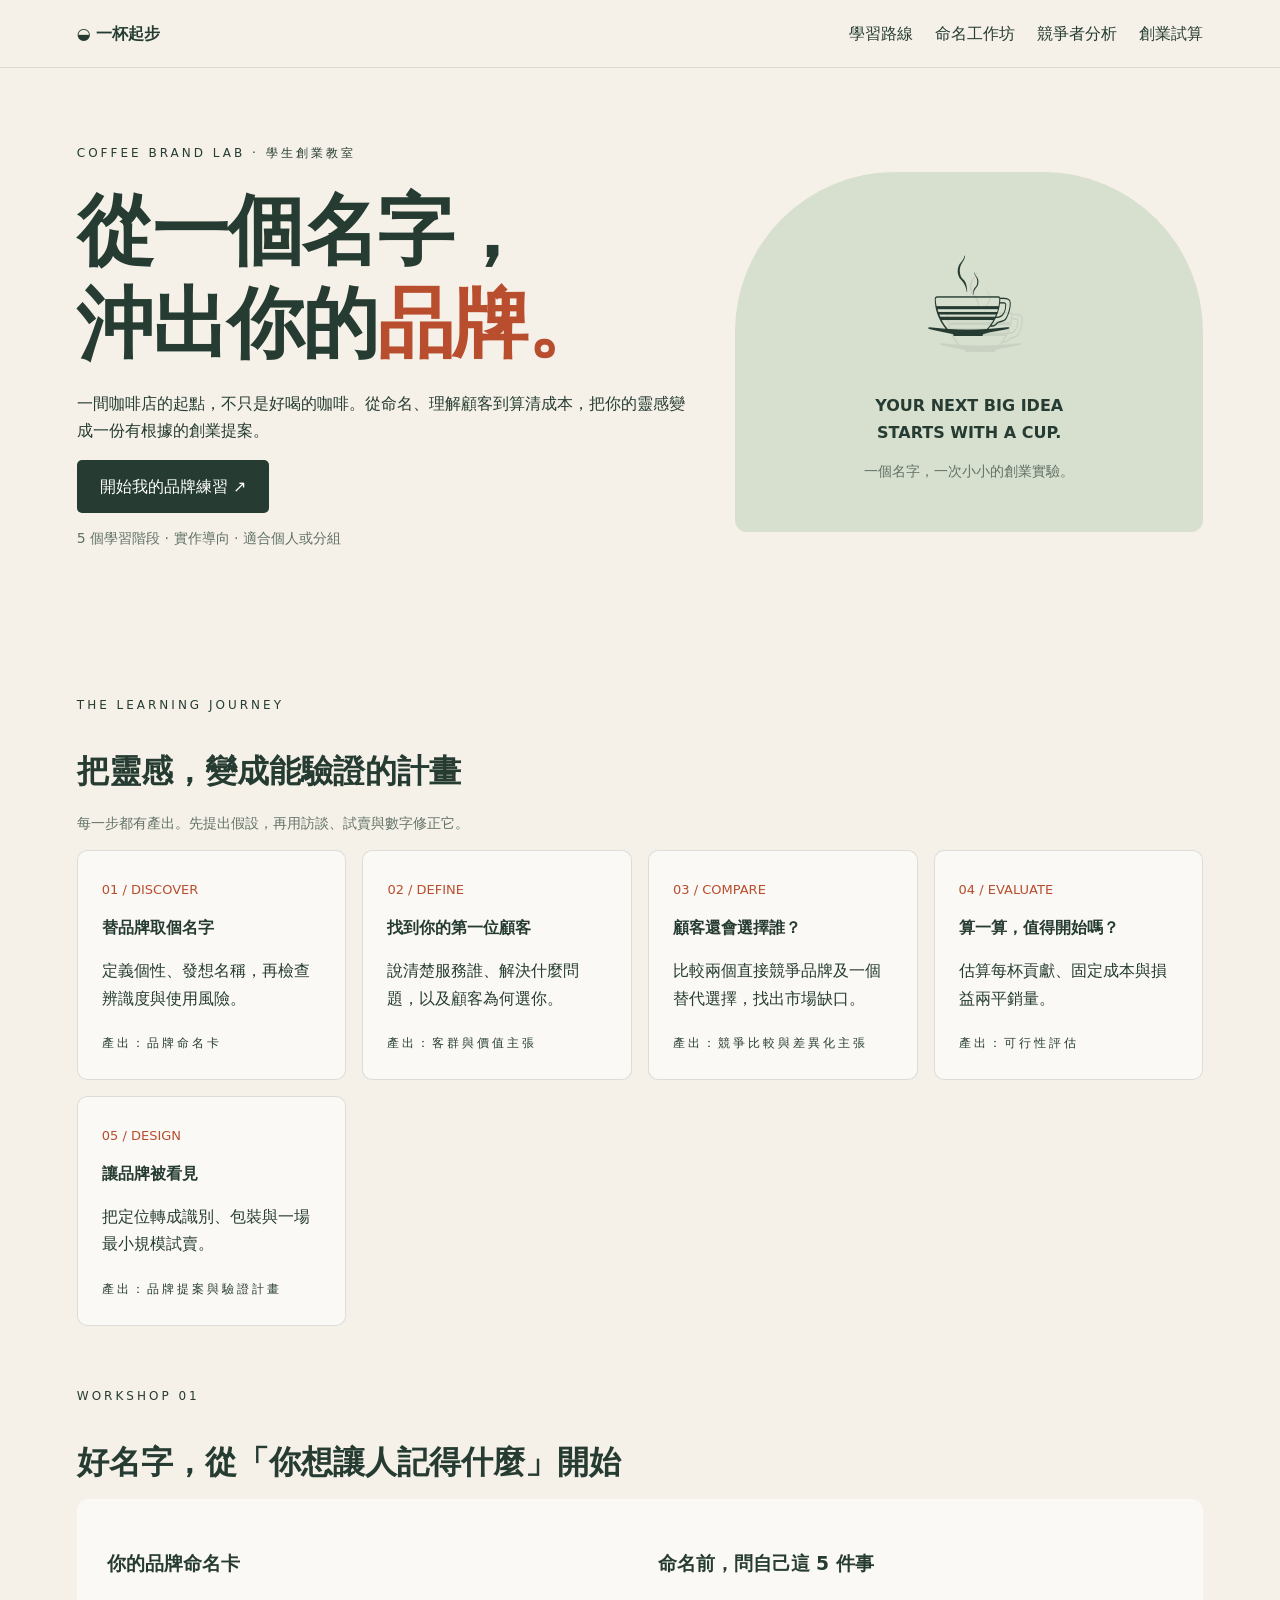
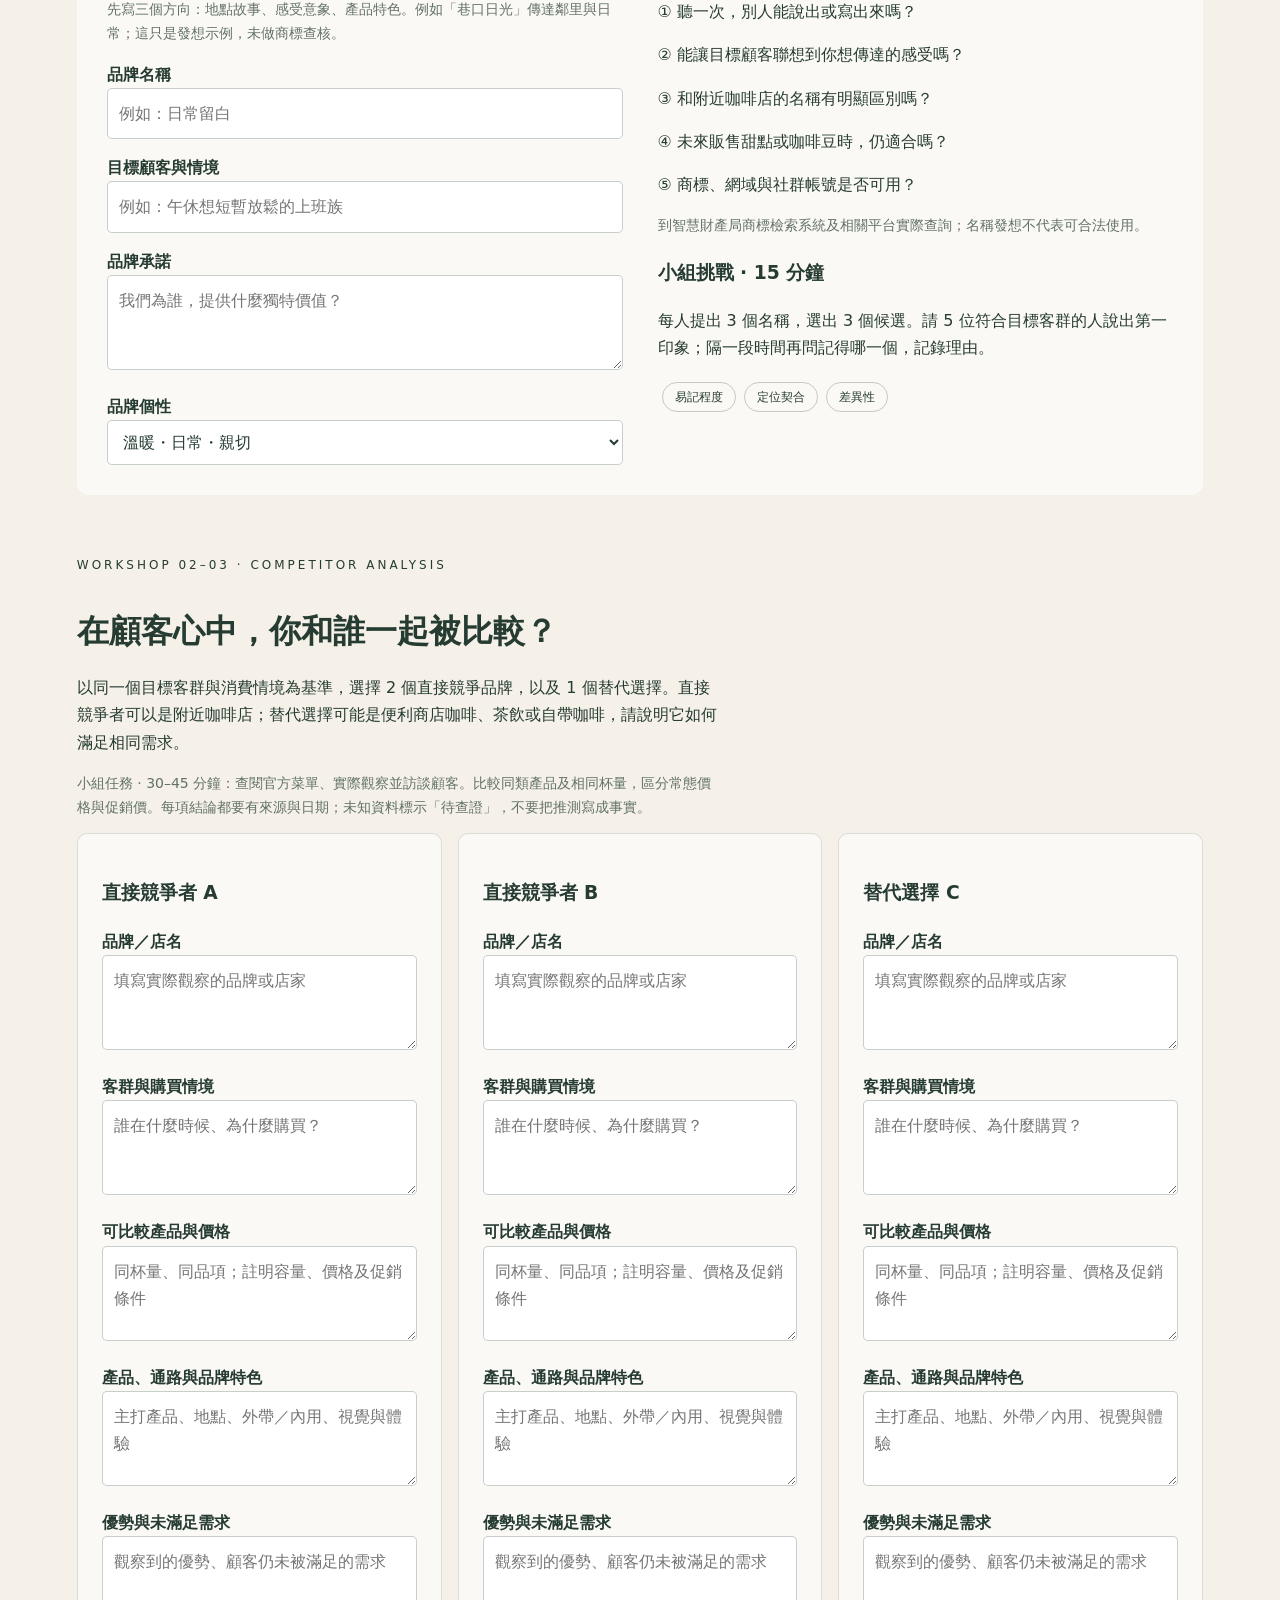
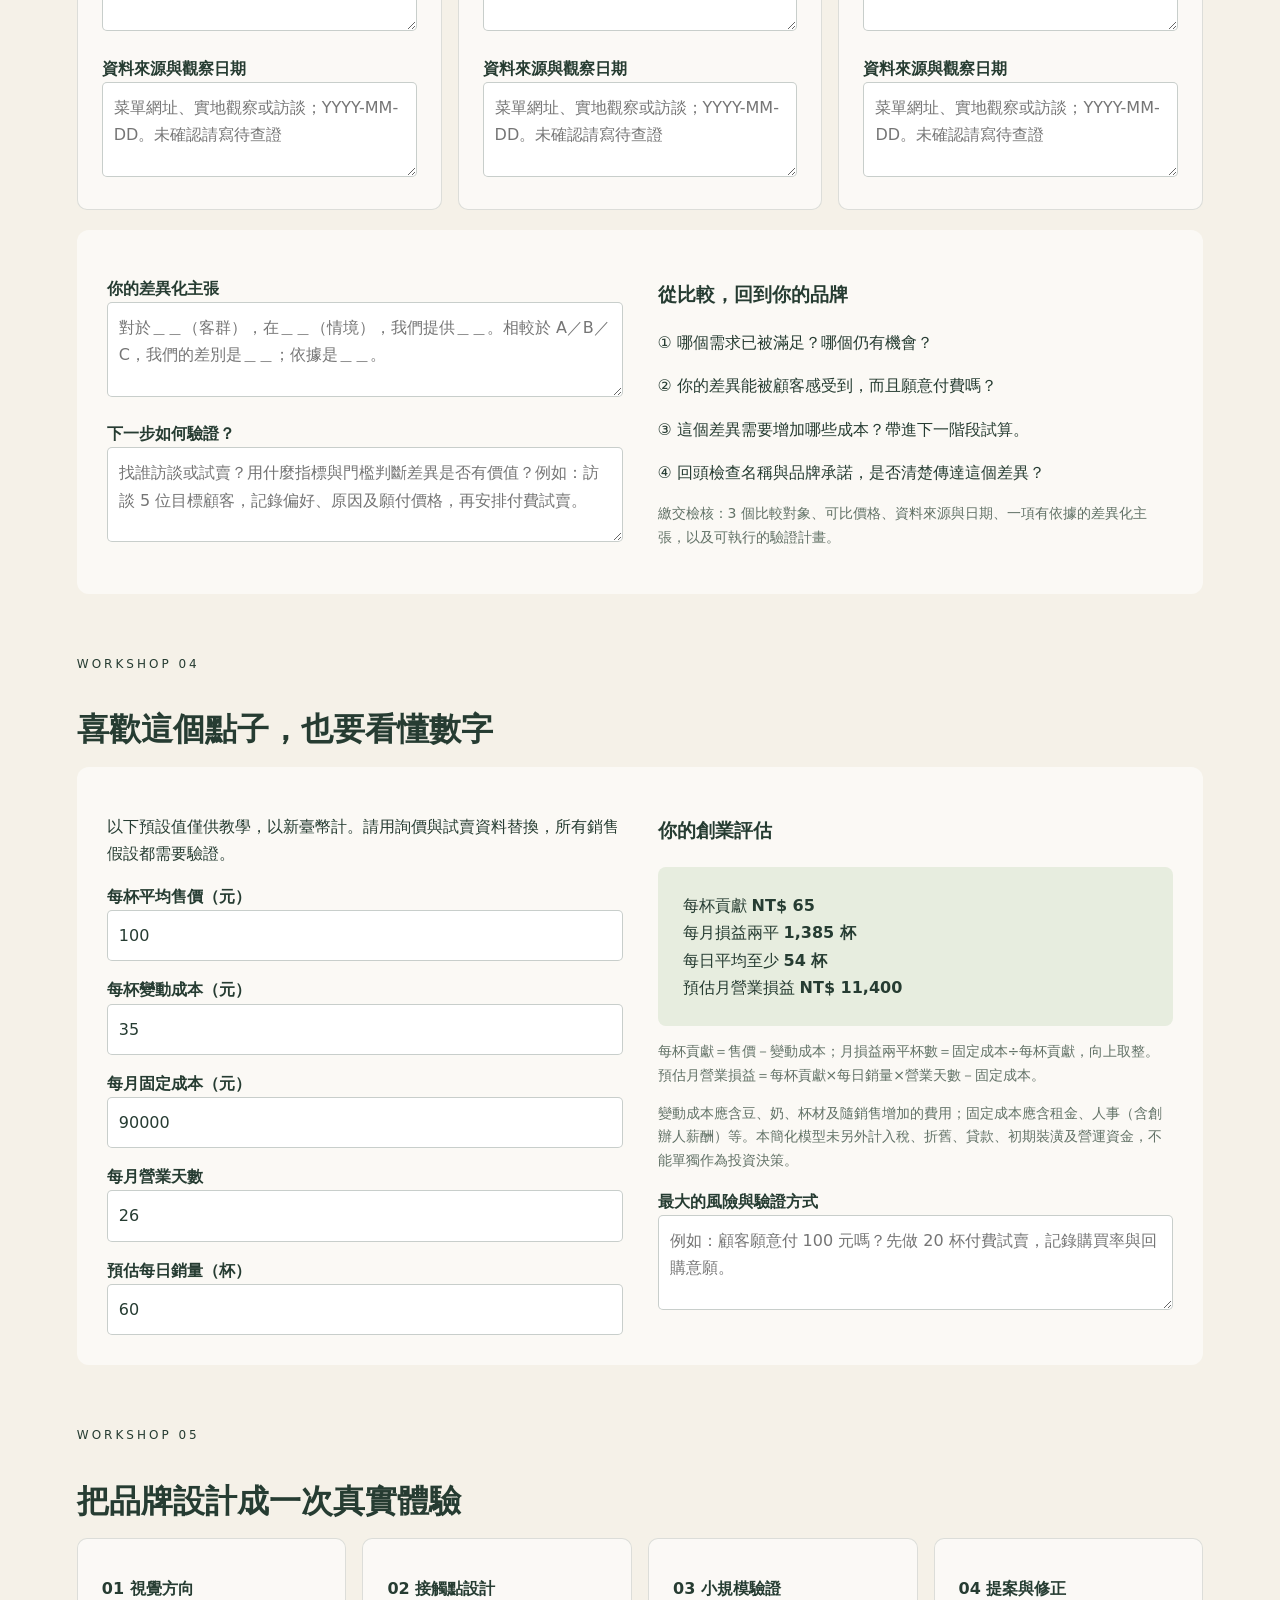
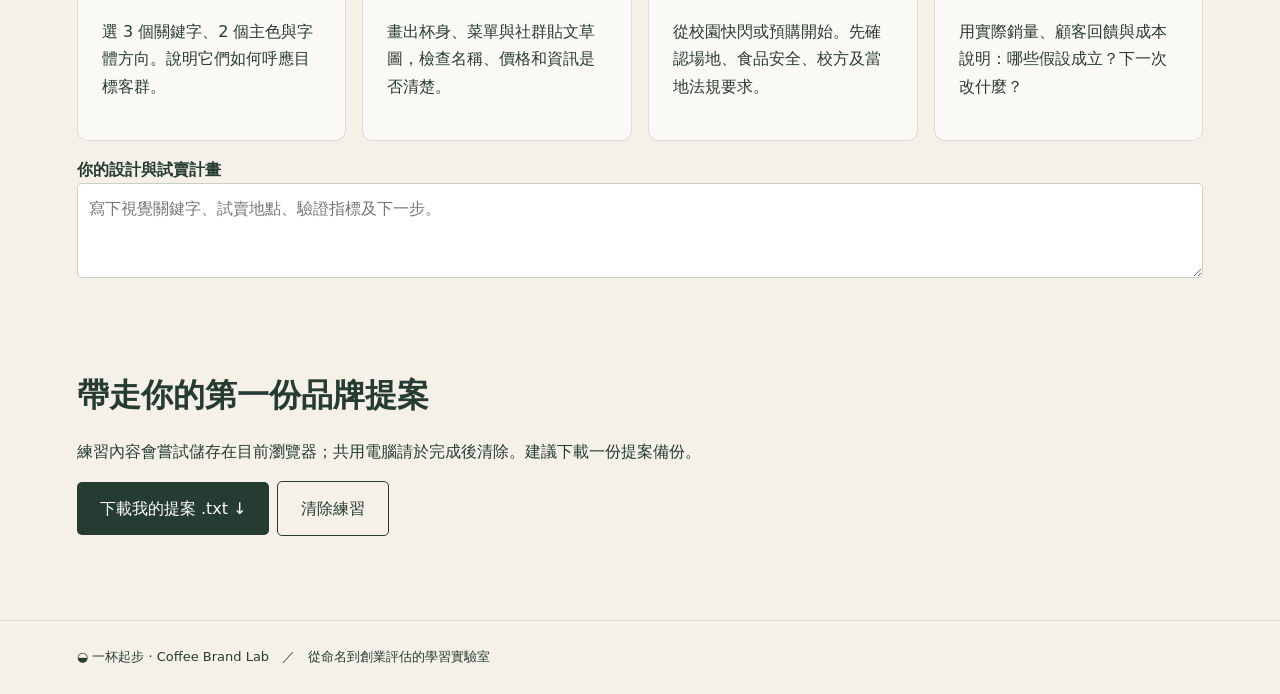
==== index.html @ 5fa9dc18 "Create coffee brand learning website with competitor analysis" ====
<!doctype html>
<html lang="zh-Hant"><meta charset="utf-8"><meta name="viewport" content="width=device-width,initial-scale=1"><title>一杯起步｜咖啡品牌創業教室</title>
<style>
:root{--ink:#263c32;--cream:#f5f1e8;--orange:#b84e2e}*{box-sizing:border-box}body{margin:0;background:var(--cream);color:var(--ink);font-family:system-ui,'Noto Sans TC',sans-serif;line-height:1.7}nav{padding:20px 6%;display:flex;justify-content:space-between;border-bottom:1px solid #263c3220}nav a{color:inherit;text-decoration:none;margin-left:22px}header{padding:70px 6%;display:grid;grid-template-columns:1.3fr 1fr;gap:50px;align-items:center}small,.eyebrow{font-size:12px;letter-spacing:3px}h1{font-size:clamp(40px,6vw,78px);line-height:1.2;letter-spacing:-2px;margin:20px 0}h1 em{color:var(--orange);font-style:normal}p{max-width:640px}.button,button{display:inline-block;background:var(--ink);color:white;padding:13px 23px;border:0;border-radius:5px;text-decoration:none;cursor:pointer;font:inherit}.art{background:#d7dfcf;border-radius:160px 160px 12px 12px;min-height:360px;display:grid;place-items:center;text-align:center}.cup{font-size:110px;filter:drop-shadow(12px 16px 0 #263c3215)}main{padding:0 6% 70px}section{padding-top:55px;scroll-margin-top:20px}h2{font-size:32px;margin-bottom:10px}.cards{display:grid;grid-template-columns:repeat(4,1fr);gap:16px}.card{border:1px solid #263c3225;border-radius:10px;padding:24px;background:#fff9}.card b{display:block;margin:12px 0}.num{color:var(--orange);font-size:13px}.work{display:grid;grid-template-columns:1fr 1fr;gap:35px;background:#fff9;border-radius:12px;padding:30px}label{display:block;font-weight:600;margin-top:15px}input,textarea,select{font:inherit;width:100%;padding:11px;border:1px solid #263c3240;border-radius:5px;background:#fff;color:var(--ink)}textarea{min-height:95px}output{display:block}#result{background:#e7eddf;padding:25px;border-radius:8px;margin-top:20px}footer{padding:25px 6%;border-top:1px solid #263c3220;font-size:13px}.muted{color:#627267;font-size:14px}.tag{display:inline-block;border:1px solid #263c3240;padding:4px 12px;border-radius:20px;font-size:12px;margin:4px}.wide{grid-column:1/-1}button.secondary{background:transparent;color:var(--ink);border:1px solid var(--ink);margin-left:8px}a:focus-visible,button:focus-visible,input:focus-visible,textarea:focus-visible{outline:3px solid var(--orange);outline-offset:3px}@media(max-width:760px){header,.work{grid-template-columns:1fr}.cards{grid-template-columns:1fr 1fr}header{padding-top:35px}.art{min-height:230px}nav a{margin-left:10px;font-size:13px}.work{padding:20px}}@media(max-width:420px){.cards{grid-template-columns:1fr}}
.competitors{display:grid;grid-template-columns:repeat(3,minmax(0,1fr));gap:16px}@media(max-width:850px){.competitors{grid-template-columns:1fr}}@media(max-width:520px){nav{flex-wrap:wrap;gap:10px}nav div{display:flex;flex-wrap:wrap;gap:10px}nav a{margin-left:0}}
</style>
<nav><strong>◒ 一杯起步</strong><div><a href="#journey">學習路線</a><a href="#naming">命名工作坊</a><a href="#competition">競爭者分析</a><a href="#business">創業試算</a></div></nav>
<header><div><span class="eyebrow">COFFEE BRAND LAB · 學生創業教室</span><h1>從一個名字，<br>沖出你的<em>品牌。</em></h1><p>一間咖啡店的起點，不只是好喝的咖啡。從命名、理解顧客到算清成本，把你的靈感變成一份有根據的創業提案。</p><a class="button" href="#naming">開始我的品牌練習 ↗</a><p class="muted">5 個學習階段 · 實作導向 · 適合個人或分組</p></div><div class="art"><div><div class="cup" aria-hidden="true">☕</div><strong>YOUR NEXT BIG IDEA<br>STARTS WITH A CUP.</strong><p class="muted">一個名字，一次小小的創業實驗。</p></div></div></header>
<main><section id="journey"><span class="eyebrow">THE LEARNING JOURNEY</span><h2>把靈感，變成能驗證的計畫</h2><p class="muted">每一步都有產出。先提出假設，再用訪談、試賣與數字修正它。</p><div class="cards"><article class="card"><span class="num">01 / DISCOVER</span><b>替品牌取個名字</b><p>定義個性、發想名稱，再檢查辨識度與使用風險。</p><small>產出：品牌命名卡</small></article><article class="card"><span class="num">02 / DEFINE</span><b>找到你的第一位顧客</b><p>說清楚服務誰、解決什麼問題，以及顧客為何選你。</p><small>產出：客群與價值主張</small></article><article class="card"><span class="num">03 / COMPARE</span><b>顧客還會選擇誰？</b><p>比較兩個直接競爭品牌及一個替代選擇，找出市場缺口。</p><small>產出：競爭比較與差異化主張</small></article><article class="card"><span class="num">04 / EVALUATE</span><b>算一算，值得開始嗎？</b><p>估算每杯貢獻、固定成本與損益兩平銷量。</p><small>產出：可行性評估</small></article><article class="card"><span class="num">05 / DESIGN</span><b>讓品牌被看見</b><p>把定位轉成識別、包裝與一場最小規模試賣。</p><small>產出：品牌提案與驗證計畫</small></article></div></section>
<section id="naming"><span class="eyebrow">WORKSHOP 01</span><h2>好名字，從「你想讓人記得什麼」開始</h2><div class="work"><div><h3>你的品牌命名卡</h3><p class="muted">先寫三個方向：地點故事、感受意象、產品特色。例如「巷口日光」傳達鄰里與日常；這只是發想示例，未做商標查核。</p><label for="brand">品牌名稱</label><input id="brand" placeholder="例如：日常留白" maxlength="60"><label for="audience">目標顧客與情境</label><input id="audience" placeholder="例如：午休想短暫放鬆的上班族"><label for="promise">品牌承諾</label><textarea id="promise" placeholder="我們為誰，提供什麼獨特價值？"></textarea><label for="tone">品牌個性</label><select id="tone"><option>溫暖・日常・親切</option><option>俐落・專業・效率</option><option>大膽・實驗・有趣</option><option>安靜・細膩・自然</option></select></div><div><h3>命名前，問自己這 5 件事</h3><p>① 聽一次，別人能說出或寫出來嗎？</p><p>② 能讓目標顧客聯想到你想傳達的感受嗎？</p><p>③ 和附近咖啡店的名稱有明顯區別嗎？</p><p>④ 未來販售甜點或咖啡豆時，仍適合嗎？</p><p>⑤ 商標、網域與社群帳號是否可用？</p><p class="muted">到智慧財產局商標檢索系統及相關平台實際查詢；名稱發想不代表可合法使用。</p><h3>小組挑戰 · 15 分鐘</h3><p>每人提出 3 個名稱，選出 3 個候選。請 5 位符合目標客群的人說出第一印象；隔一段時間再問記得哪一個，記錄理由。</p><span class="tag">易記程度</span><span class="tag">定位契合</span><span class="tag">差異性</span></div></div></section>
<section id="competition"><span class="eyebrow">WORKSHOP 02–03 · COMPETITOR ANALYSIS</span><h2>在顧客心中，你和誰一起被比較？</h2><p>以同一個目標客群與消費情境為基準，選擇 2 個直接競爭品牌，以及 1 個替代選擇。直接競爭者可以是附近咖啡店；替代選擇可能是便利商店咖啡、茶飲或自帶咖啡，請說明它如何滿足相同需求。</p><p class="muted">小組任務 · 30–45 分鐘：查閱官方菜單、實際觀察並訪談顧客。比較同類產品及相同杯量，區分常態價格與促銷價。每項結論都要有來源與日期；未知資料標示「待查證」，不要把推測寫成事實。</p><div class="competitors"><article class="card"><h3>直接競爭者 A</h3><label for="competitor1_name">品牌／店名</label><textarea id="competitor1_name" placeholder="填寫實際觀察的品牌或店家"></textarea><label for="competitor1_customer">客群與購買情境</label><textarea id="competitor1_customer" placeholder="誰在什麼時候、為什麼購買？"></textarea><label for="competitor1_price">可比較產品與價格</label><textarea id="competitor1_price" placeholder="同杯量、同品項；註明容量、價格及促銷條件"></textarea><label for="competitor1_offer">產品、通路與品牌特色</label><textarea id="competitor1_offer" placeholder="主打產品、地點、外帶／內用、視覺與體驗"></textarea><label for="competitor1_strength">優勢與未滿足需求</label><textarea id="competitor1_strength" placeholder="觀察到的優勢、顧客仍未被滿足的需求"></textarea><label for="competitor1_source">資料來源與觀察日期</label><textarea id="competitor1_source" placeholder="菜單網址、實地觀察或訪談；YYYY-MM-DD。未確認請寫待查證"></textarea></article><article class="card"><h3>直接競爭者 B</h3><label for="competitor2_name">品牌／店名</label><textarea id="competitor2_name" placeholder="填寫實際觀察的品牌或店家"></textarea><label for="competitor2_customer">客群與購買情境</label><textarea id="competitor2_customer" placeholder="誰在什麼時候、為什麼購買？"></textarea><label for="competitor2_price">可比較產品與價格</label><textarea id="competitor2_price" placeholder="同杯量、同品項；註明容量、價格及促銷條件"></textarea><label for="competitor2_offer">產品、通路與品牌特色</label><textarea id="competitor2_offer" placeholder="主打產品、地點、外帶／內用、視覺與體驗"></textarea><label for="competitor2_strength">優勢與未滿足需求</label><textarea id="competitor2_strength" placeholder="觀察到的優勢、顧客仍未被滿足的需求"></textarea><label for="competitor2_source">資料來源與觀察日期</label><textarea id="competitor2_source" placeholder="菜單網址、實地觀察或訪談；YYYY-MM-DD。未確認請寫待查證"></textarea></article><article class="card"><h3>替代選擇 C</h3><label for="competitor3_name">品牌／店名</label><textarea id="competitor3_name" placeholder="填寫實際觀察的品牌或店家"></textarea><label for="competitor3_customer">客群與購買情境</label><textarea id="competitor3_customer" placeholder="誰在什麼時候、為什麼購買？"></textarea><label for="competitor3_price">可比較產品與價格</label><textarea id="competitor3_price" placeholder="同杯量、同品項；註明容量、價格及促銷條件"></textarea><label for="competitor3_offer">產品、通路與品牌特色</label><textarea id="competitor3_offer" placeholder="主打產品、地點、外帶／內用、視覺與體驗"></textarea><label for="competitor3_strength">優勢與未滿足需求</label><textarea id="competitor3_strength" placeholder="觀察到的優勢、顧客仍未被滿足的需求"></textarea><label for="competitor3_source">資料來源與觀察日期</label><textarea id="competitor3_source" placeholder="菜單網址、實地觀察或訪談；YYYY-MM-DD。未確認請寫待查證"></textarea></article></div><div class="work" style="margin-top:20px"><div><label for="difference">你的差異化主張</label><textarea id="difference" placeholder="對於＿＿（客群），在＿＿（情境），我們提供＿＿。相較於 A／B／C，我們的差別是＿＿；依據是＿＿。"></textarea><label for="evidence_plan">下一步如何驗證？</label><textarea id="evidence_plan" placeholder="找誰訪談或試賣？用什麼指標與門檻判斷差異是否有價值？例如：訪談 5 位目標顧客，記錄偏好、原因及願付價格，再安排付費試賣。"></textarea></div><div><h3>從比較，回到你的品牌</h3><p>① 哪個需求已被滿足？哪個仍有機會？</p><p>② 你的差異能被顧客感受到，而且願意付費嗎？</p><p>③ 這個差異需要增加哪些成本？帶進下一階段試算。</p><p>④ 回頭檢查名稱與品牌承諾，是否清楚傳達這個差異？</p><p class="muted">繳交檢核：3 個比較對象、可比價格、資料來源與日期、一項有依據的差異化主張，以及可執行的驗證計畫。</p></div></div></section>
<section id="business"><span class="eyebrow">WORKSHOP 04</span><h2>喜歡這個點子，也要看懂數字</h2><div class="work"><div><p>以下預設值僅供教學，以新臺幣計。請用詢價與試賣資料替換，所有銷售假設都需要驗證。</p><label for="price">每杯平均售價（元）</label><input id="price" type="number" min="0" value="100"><label for="cost">每杯變動成本（元）</label><input id="cost" type="number" min="0" value="35"><label for="fixed">每月固定成本（元）</label><input id="fixed" type="number" min="0" value="90000"><label for="days">每月營業天數</label><input id="days" type="number" min="1" max="31" value="26"><label for="sales">預估每日銷量（杯）</label><input id="sales" type="number" min="0" value="60"></div><div><h3>你的創業評估</h3><output id="result" aria-live="polite"></output><p class="muted">每杯貢獻＝售價－變動成本；月損益兩平杯數＝固定成本÷每杯貢獻，向上取整。預估月營業損益＝每杯貢獻×每日銷量×營業天數－固定成本。</p><p class="muted">變動成本應含豆、奶、杯材及隨銷售增加的費用；固定成本應含租金、人事（含創辦人薪酬）等。本簡化模型未另外計入稅、折舊、貸款、初期裝潢及營運資金，不能單獨作為投資決策。</p><label for="risk">最大的風險與驗證方式</label><textarea id="risk" placeholder="例如：顧客願意付 100 元嗎？先做 20 杯付費試賣，記錄購買率與回購意願。"></textarea></div></div></section>
<section id="design"><span class="eyebrow">WORKSHOP 05</span><h2>把品牌設計成一次真實體驗</h2><div class="cards"><article class="card"><b>01 視覺方向</b><p>選 3 個關鍵字、2 個主色與字體方向。說明它們如何呼應目標客群。</p></article><article class="card"><b>02 接觸點設計</b><p>畫出杯身、菜單與社群貼文草圖，檢查名稱、價格和資訊是否清楚。</p></article><article class="card"><b>03 小規模驗證</b><p>從校園快閃或預購開始。先確認場地、食品安全、校方及當地法規要求。</p></article><article class="card"><b>04 提案與修正</b><p>用實際銷量、顧客回饋與成本說明：哪些假設成立？下一次改什麼？</p></article></div><label for="plan">你的設計與試賣計畫</label><textarea id="plan" placeholder="寫下視覺關鍵字、試賣地點、驗證指標及下一步。"></textarea></section>
<section><h2>帶走你的第一份品牌提案</h2><p>練習內容會嘗試儲存在目前瀏覽器；共用電腦請於完成後清除。建議下載一份提案備份。</p><button id="download">下載我的提案 .txt ↓</button><button class="secondary" id="clear">清除練習</button><p id="status" role="status" class="muted"></p></section></main><footer>◒ 一杯起步 · Coffee Brand Lab　／　從命名到創業評估的學習實驗室</footer>
<script>
const ids=['brand','audience','promise','tone','price','cost','fixed','days','sales','risk','plan',"competitor1_name","competitor1_customer","competitor1_price","competitor1_offer","competitor1_strength","competitor1_source","competitor2_name","competitor2_customer","competitor2_price","competitor2_offer","competitor2_strength","competitor2_source","competitor3_name","competitor3_customer","competitor3_price","competitor3_offer","competitor3_strength","competitor3_source","difference","evidence_plan"];const el=id=>document.getElementById(id);const key='coffee-brand-lab-v1';
try{const saved=JSON.parse(localStorage.getItem(key)||'{}');ids.forEach(id=>{if(typeof saved[id]==='string')el(id).value=saved[id]})}catch{el('status').textContent='瀏覽器儲存不可用，請下載提案備份。'}
function calculate(){const [p,c,f,d,s]=['price','cost','fixed','days','sales'].map(id=>Number(el(id).value));if(['price','cost','fixed','days','sales'].some(id=>el(id).value.trim()==='')||![p,c,f,d,s].every(Number.isFinite)||Math.min(p,c,f,s)<0||d<1||d>31||!Number.isInteger(d)){el('result').textContent='請輸入有效的非負數字，營業天數須為 1–31 的整數。';return}const m=p-c;if(m<=0){el('result').textContent='每杯貢獻小於或等於零：目前售價無法支應變動成本，無法用增加銷量達到損益兩平。請重新檢查定價與成本。';return}el('result').innerHTML=`每杯貢獻 <strong>NT$ ${m.toLocaleString('zh-TW')}</strong><br>每月損益兩平 <strong>${Math.ceil(f/m).toLocaleString('zh-TW')} 杯</strong><br>每日平均至少 <strong>${Math.ceil(f/m/d)} 杯</strong><br>預估月營業損益 <strong>NT$ ${(m*s*d-f).toLocaleString('zh-TW')}</strong>`}
ids.forEach(id=>el(id).addEventListener('input',()=>{calculate();try{localStorage.setItem(key,JSON.stringify(Object.fromEntries(ids.map(id=>[id,el(id).value]))))}catch{el('status').textContent='無法自動儲存，請下載備份。'}}));calculate();
el('download').onclick=()=>{const labels=['品牌名稱','目標顧客與情境','品牌承諾','品牌個性','每杯售價','每杯變動成本','每月固定成本','營業天數','每日銷量','風險與驗證','設計與試賣計畫',"直接競爭者 A｜品牌／店名","直接競爭者 A｜客群與購買情境","直接競爭者 A｜可比較產品與價格","直接競爭者 A｜產品、通路與品牌特色","直接競爭者 A｜優勢與未滿足需求","直接競爭者 A｜資料來源與觀察日期","直接競爭者 B｜品牌／店名","直接競爭者 B｜客群與購買情境","直接競爭者 B｜可比較產品與價格","直接競爭者 B｜產品、通路與品牌特色","直接競爭者 B｜優勢與未滿足需求","直接競爭者 B｜資料來源與觀察日期","替代選擇 C｜品牌／店名","替代選擇 C｜客群與購買情境","替代選擇 C｜可比較產品與價格","替代選擇 C｜產品、通路與品牌特色","替代選擇 C｜優勢與未滿足需求","替代選擇 C｜資料來源與觀察日期","競爭分析｜差異化主張","競爭分析｜驗證計畫"];const text='一杯起步｜品牌提案\n\n'+ids.map((id,i)=>labels[i]+'：'+el(id).value).join('\n\n')+'\n\n評估結果：\n'+el('result').innerText+'\n\n以上為教學估算，需用實際資料驗證。';const url=URL.createObjectURL(new Blob([text],{type:'text/plain;charset=utf-8'}));const a=document.createElement('a');a.href=url;a.download='咖啡品牌提案.txt';a.click();setTimeout(()=>URL.revokeObjectURL(url),1000);el('status').textContent='已產生提案下載。'};
el('clear').onclick=()=>{if(confirm('清除目前瀏覽器中的所有練習內容？')){try{localStorage.removeItem(key)}catch{}location.reload()}};
</script></html>
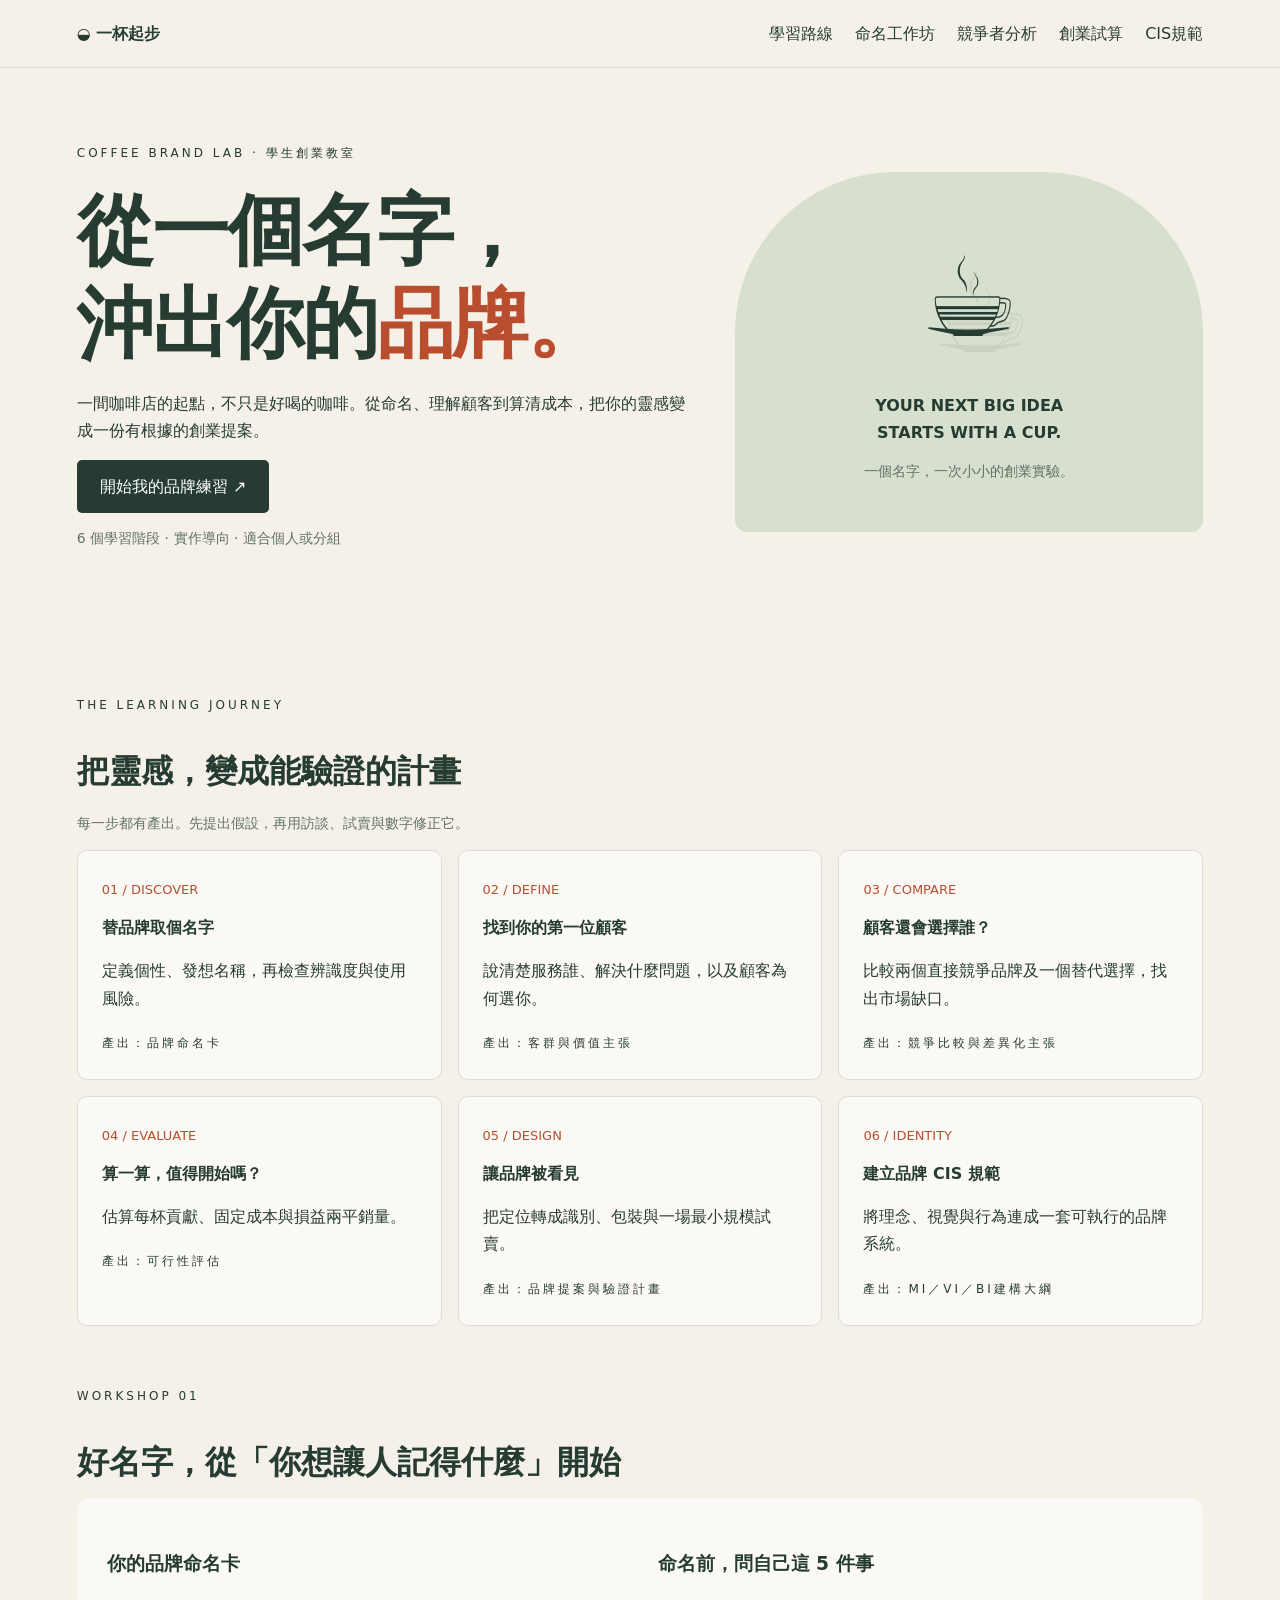
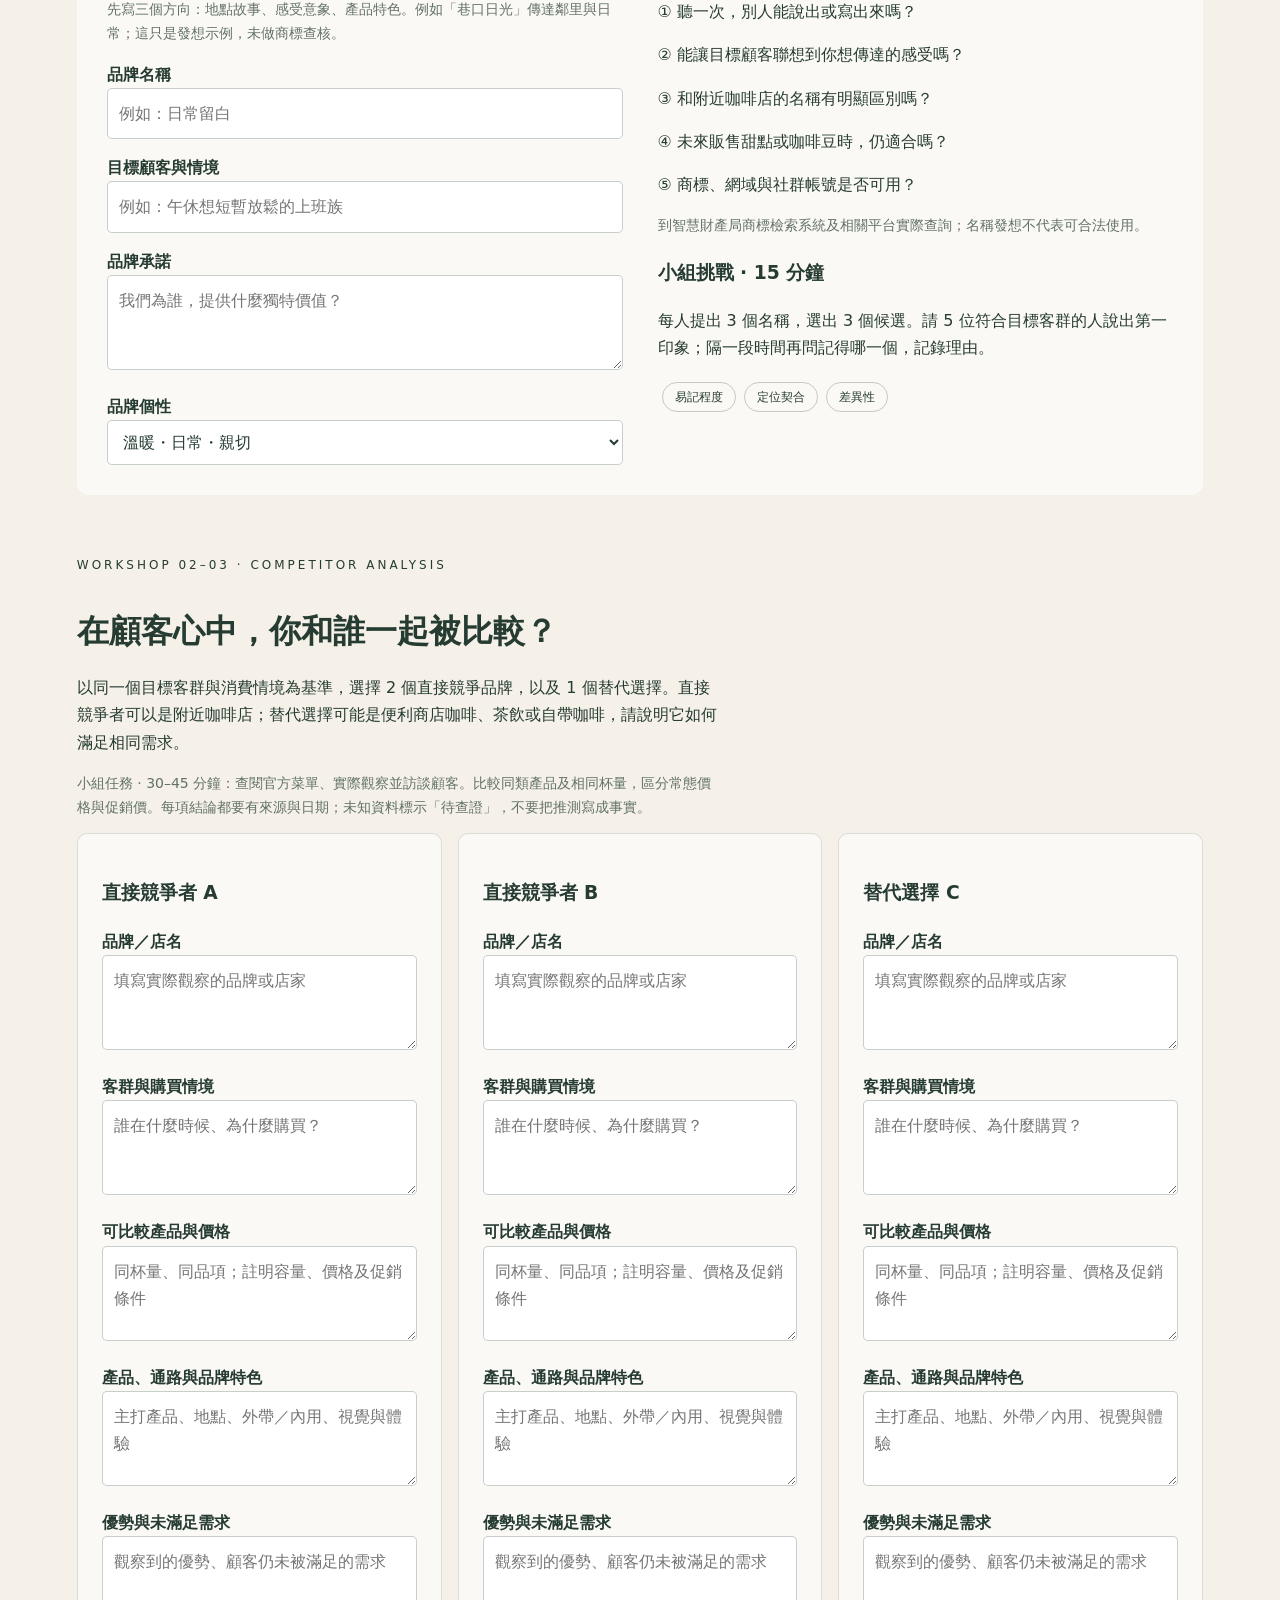
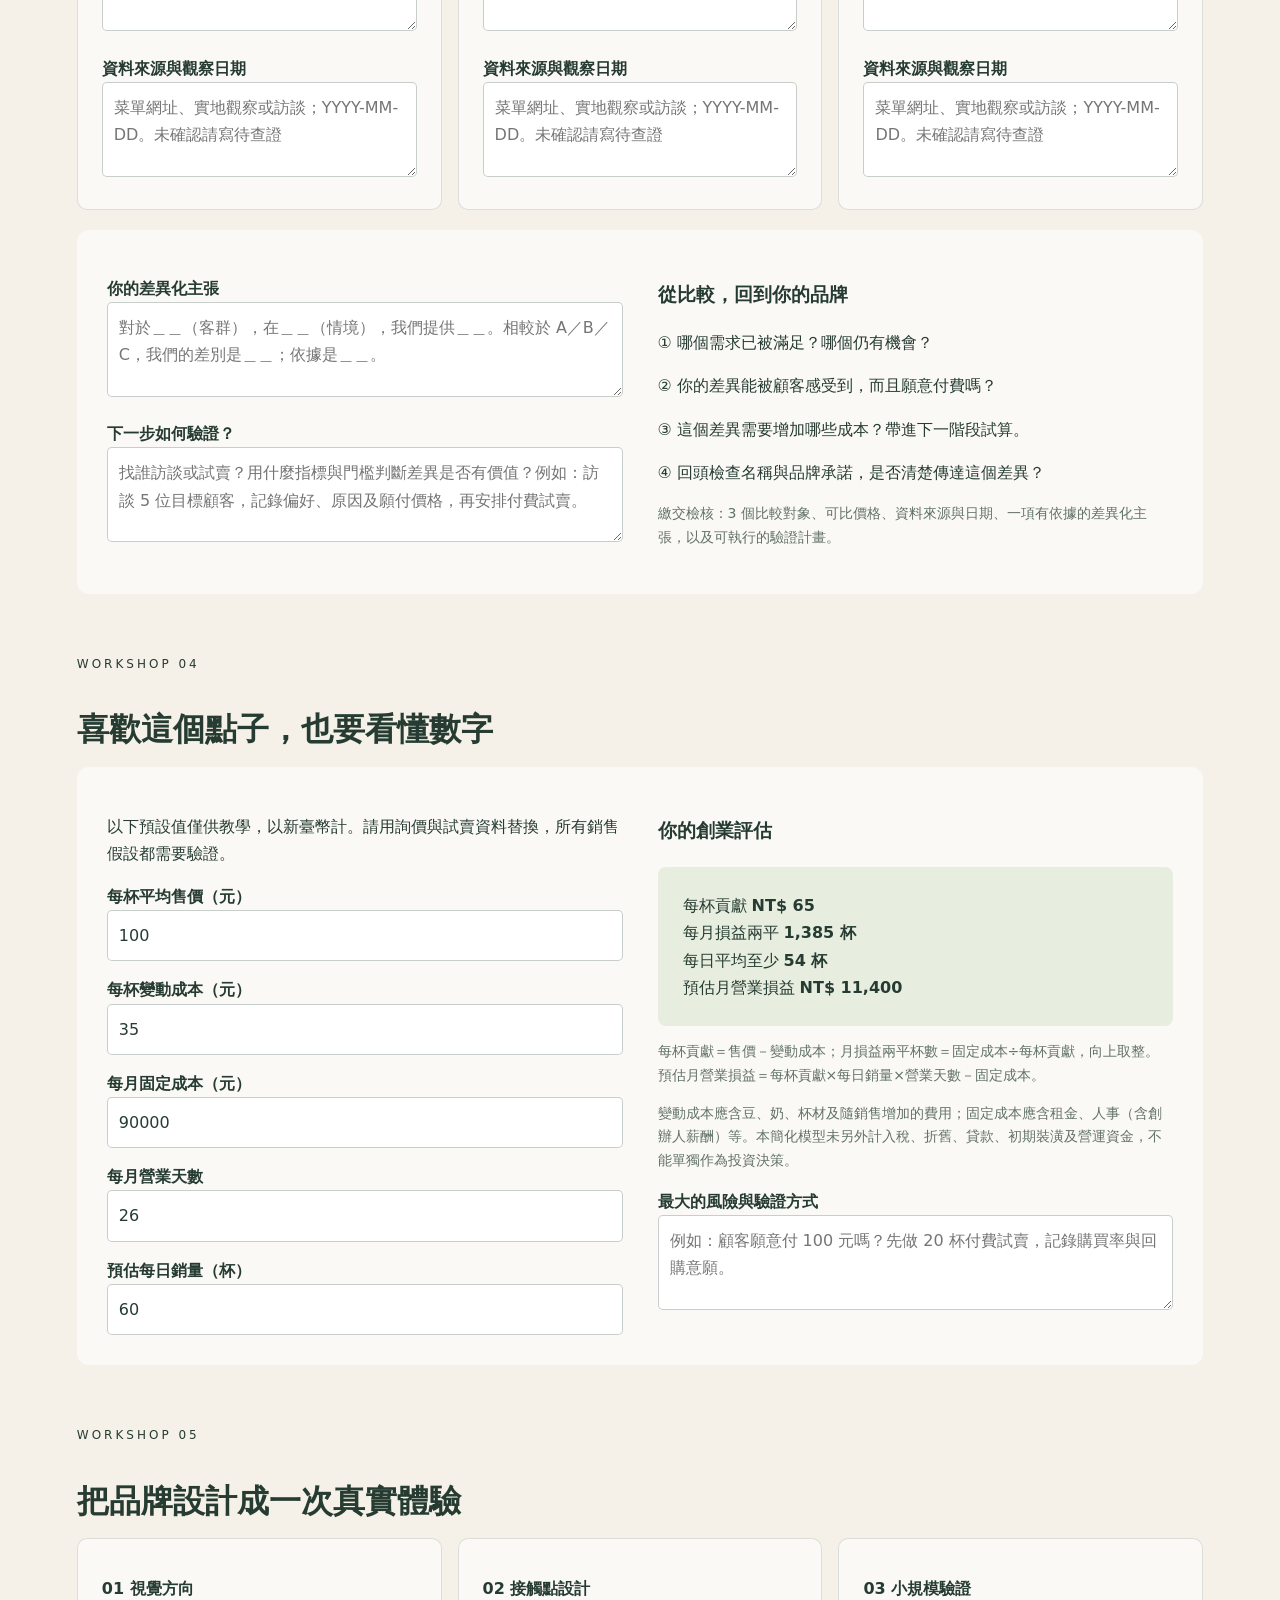
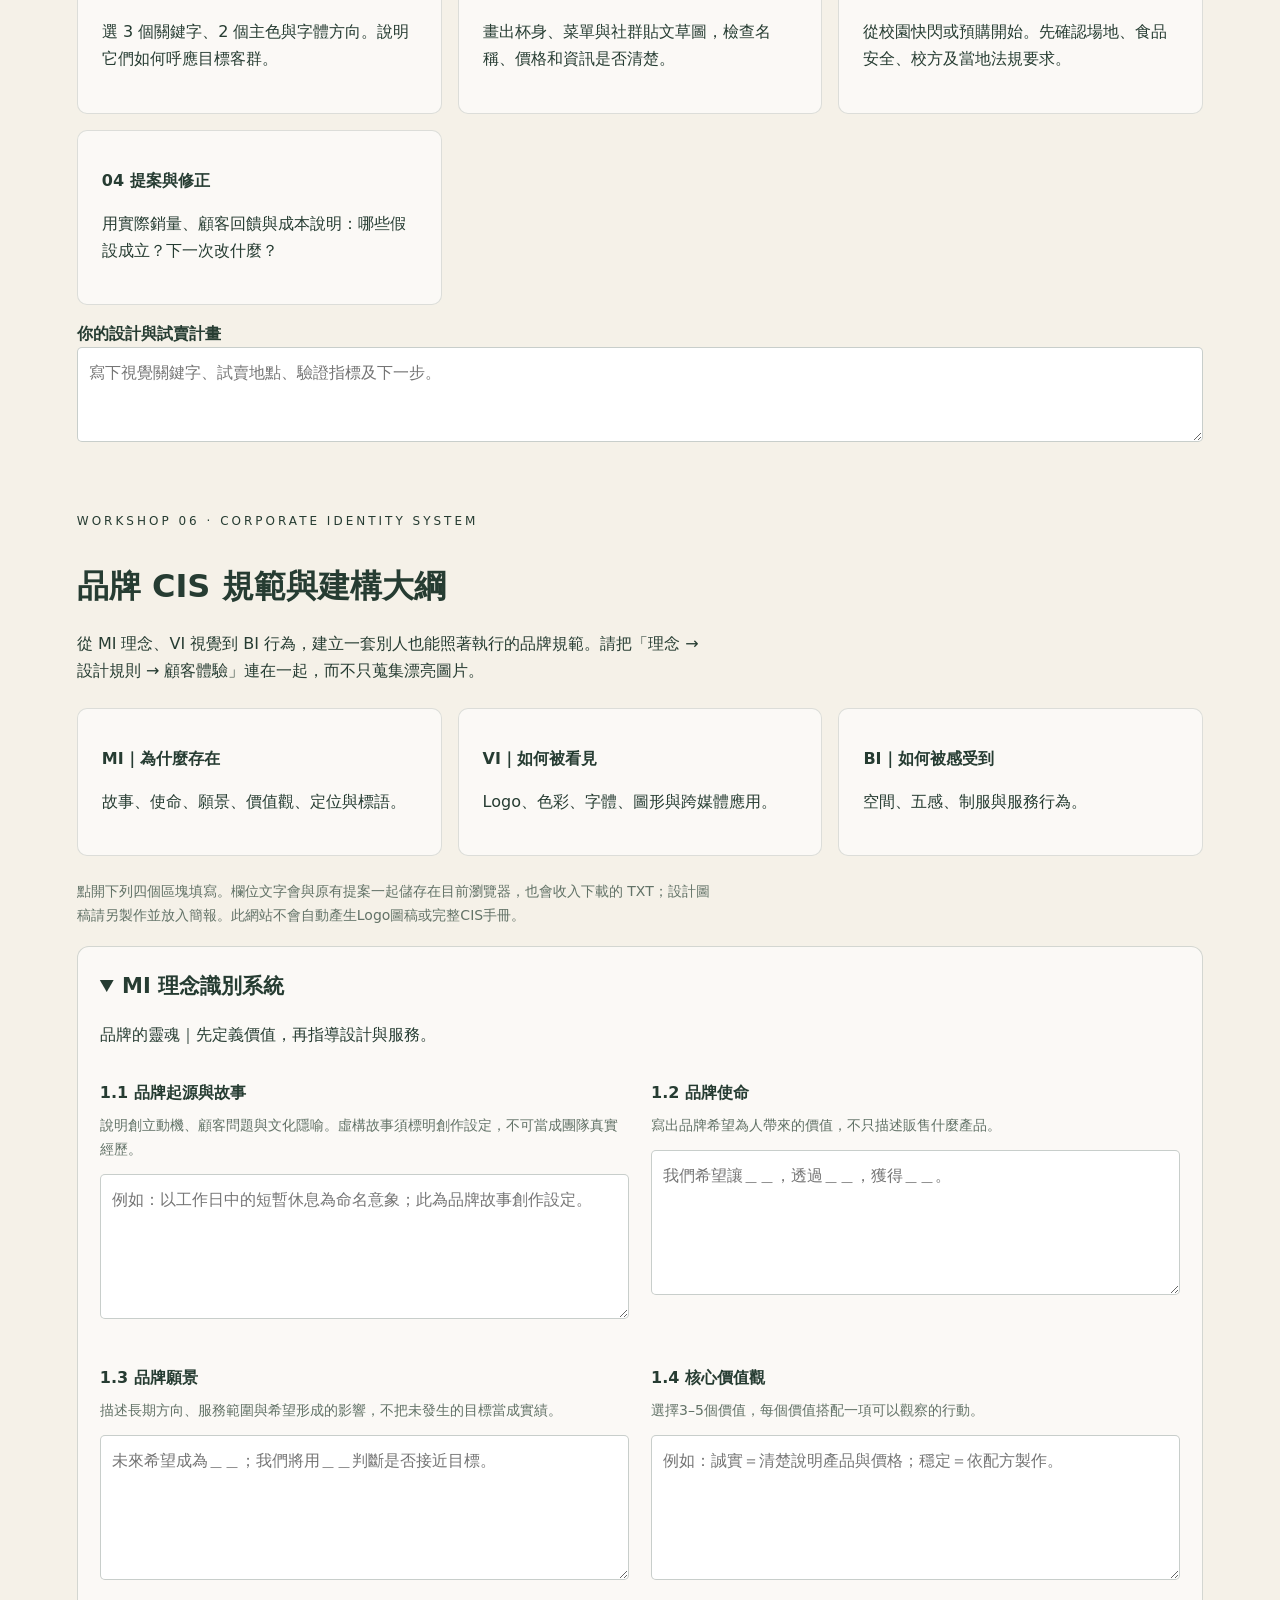
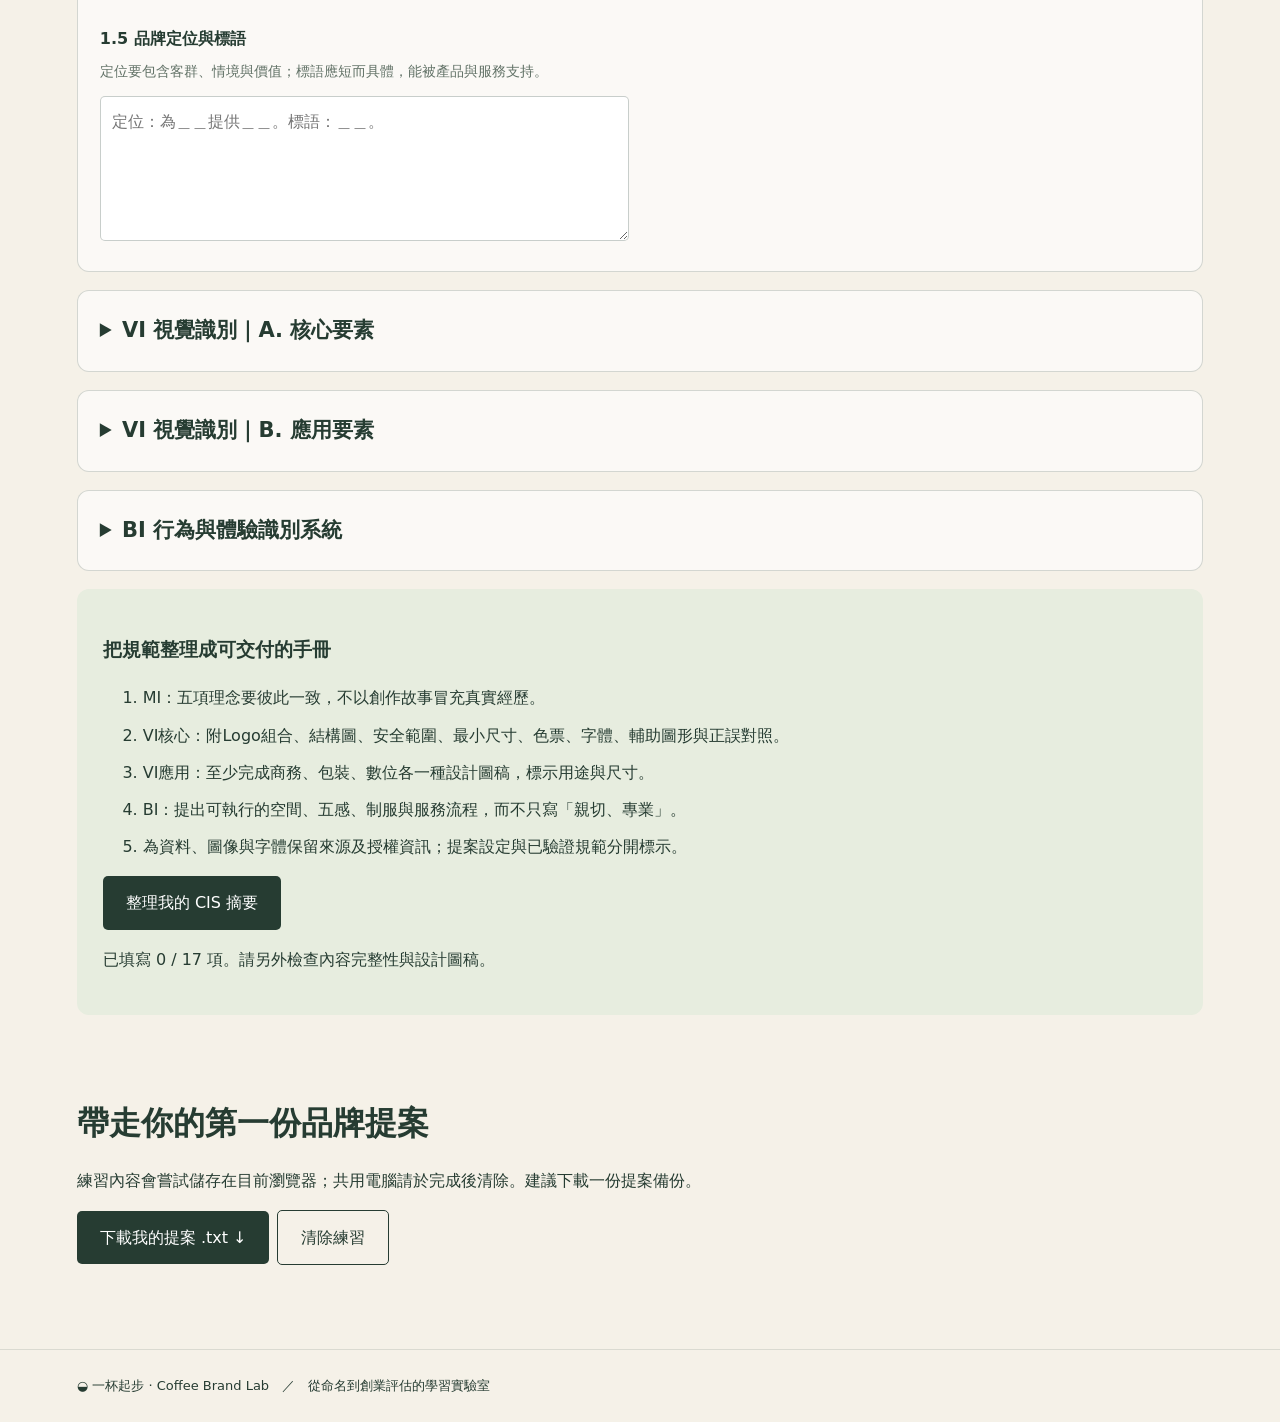
==== commit 73196645: "Add CIS workshop covering MI, VI and BI with saved fields and TXT export" ====
--- a/index.html
+++ b/index.html
@@ -3,20 +3,55 @@
 <style>
 :root{--ink:#263c32;--cream:#f5f1e8;--orange:#b84e2e}*{box-sizing:border-box}body{margin:0;background:var(--cream);color:var(--ink);font-family:system-ui,'Noto Sans TC',sans-serif;line-height:1.7}nav{padding:20px 6%;display:flex;justify-content:space-between;border-bottom:1px solid #263c3220}nav a{color:inherit;text-decoration:none;margin-left:22px}header{padding:70px 6%;display:grid;grid-template-columns:1.3fr 1fr;gap:50px;align-items:center}small,.eyebrow{font-size:12px;letter-spacing:3px}h1{font-size:clamp(40px,6vw,78px);line-height:1.2;letter-spacing:-2px;margin:20px 0}h1 em{color:var(--orange);font-style:normal}p{max-width:640px}.button,button{display:inline-block;background:var(--ink);color:white;padding:13px 23px;border:0;border-radius:5px;text-decoration:none;cursor:pointer;font:inherit}.art{background:#d7dfcf;border-radius:160px 160px 12px 12px;min-height:360px;display:grid;place-items:center;text-align:center}.cup{font-size:110px;filter:drop-shadow(12px 16px 0 #263c3215)}main{padding:0 6% 70px}section{padding-top:55px;scroll-margin-top:20px}h2{font-size:32px;margin-bottom:10px}.cards{display:grid;grid-template-columns:repeat(4,1fr);gap:16px}.card{border:1px solid #263c3225;border-radius:10px;padding:24px;background:#fff9}.card b{display:block;margin:12px 0}.num{color:var(--orange);font-size:13px}.work{display:grid;grid-template-columns:1fr 1fr;gap:35px;background:#fff9;border-radius:12px;padding:30px}label{display:block;font-weight:600;margin-top:15px}input,textarea,select{font:inherit;width:100%;padding:11px;border:1px solid #263c3240;border-radius:5px;background:#fff;color:var(--ink)}textarea{min-height:95px}output{display:block}#result{background:#e7eddf;padding:25px;border-radius:8px;margin-top:20px}footer{padding:25px 6%;border-top:1px solid #263c3220;font-size:13px}.muted{color:#627267;font-size:14px}.tag{display:inline-block;border:1px solid #263c3240;padding:4px 12px;border-radius:20px;font-size:12px;margin:4px}.wide{grid-column:1/-1}button.secondary{background:transparent;color:var(--ink);border:1px solid var(--ink);margin-left:8px}a:focus-visible,button:focus-visible,input:focus-visible,textarea:focus-visible{outline:3px solid var(--orange);outline-offset:3px}@media(max-width:760px){header,.work{grid-template-columns:1fr}.cards{grid-template-columns:1fr 1fr}header{padding-top:35px}.art{min-height:230px}nav a{margin-left:10px;font-size:13px}.work{padding:20px}}@media(max-width:420px){.cards{grid-template-columns:1fr}}
 .competitors{display:grid;grid-template-columns:repeat(3,minmax(0,1fr));gap:16px}@media(max-width:850px){.competitors{grid-template-columns:1fr}}@media(max-width:520px){nav{flex-wrap:wrap;gap:10px}nav div{display:flex;flex-wrap:wrap;gap:10px}nav a{margin-left:0}}
+
+.cis-intro{display:grid;grid-template-columns:repeat(3,minmax(0,1fr));gap:16px;margin:24px 0}.cis-group{margin:18px 0;padding:22px;border:1px solid #263c3230;background:#fff9;border-radius:12px}.cis-group summary{font-size:21px;font-weight:700;cursor:pointer}.cis-group summary:focus-visible{outline:3px solid var(--orange);outline-offset:5px}.cis-fields{display:grid;grid-template-columns:repeat(2,minmax(0,1fr));gap:22px}.cis-field{min-width:0}.cis-field p{margin:8px 0 12px}.cis-field textarea{min-height:145px}.cis-check{background:#e7eddf;border-radius:12px;padding:26px}.cis-check li{margin-bottom:10px}#cis-summary{white-space:pre-wrap;overflow-wrap:anywhere;font:inherit;background:white;padding:20px;border-radius:8px;max-height:550px;overflow:auto}.cards{grid-template-columns:repeat(3,minmax(0,1fr))}@media(max-width:760px){.cis-intro,.cis-fields{grid-template-columns:1fr}.cards{grid-template-columns:repeat(2,minmax(0,1fr))}}@media(max-width:420px){.cards{grid-template-columns:1fr}}
 </style>
-<nav><strong>◒ 一杯起步</strong><div><a href="#journey">學習路線</a><a href="#naming">命名工作坊</a><a href="#competition">競爭者分析</a><a href="#business">創業試算</a></div></nav>
-<header><div><span class="eyebrow">COFFEE BRAND LAB · 學生創業教室</span><h1>從一個名字，<br>沖出你的<em>品牌。</em></h1><p>一間咖啡店的起點，不只是好喝的咖啡。從命名、理解顧客到算清成本，把你的靈感變成一份有根據的創業提案。</p><a class="button" href="#naming">開始我的品牌練習 ↗</a><p class="muted">5 個學習階段 · 實作導向 · 適合個人或分組</p></div><div class="art"><div><div class="cup" aria-hidden="true">☕</div><strong>YOUR NEXT BIG IDEA<br>STARTS WITH A CUP.</strong><p class="muted">一個名字，一次小小的創業實驗。</p></div></div></header>
-<main><section id="journey"><span class="eyebrow">THE LEARNING JOURNEY</span><h2>把靈感，變成能驗證的計畫</h2><p class="muted">每一步都有產出。先提出假設，再用訪談、試賣與數字修正它。</p><div class="cards"><article class="card"><span class="num">01 / DISCOVER</span><b>替品牌取個名字</b><p>定義個性、發想名稱，再檢查辨識度與使用風險。</p><small>產出：品牌命名卡</small></article><article class="card"><span class="num">02 / DEFINE</span><b>找到你的第一位顧客</b><p>說清楚服務誰、解決什麼問題，以及顧客為何選你。</p><small>產出：客群與價值主張</small></article><article class="card"><span class="num">03 / COMPARE</span><b>顧客還會選擇誰？</b><p>比較兩個直接競爭品牌及一個替代選擇，找出市場缺口。</p><small>產出：競爭比較與差異化主張</small></article><article class="card"><span class="num">04 / EVALUATE</span><b>算一算，值得開始嗎？</b><p>估算每杯貢獻、固定成本與損益兩平銷量。</p><small>產出：可行性評估</small></article><article class="card"><span class="num">05 / DESIGN</span><b>讓品牌被看見</b><p>把定位轉成識別、包裝與一場最小規模試賣。</p><small>產出：品牌提案與驗證計畫</small></article></div></section>
+<nav><strong>◒ 一杯起步</strong><div><a href="#journey">學習路線</a><a href="#naming">命名工作坊</a><a href="#competition">競爭者分析</a><a href="#business">創業試算</a><a href="#cis">CIS規範</a></div></nav>
+<header><div><span class="eyebrow">COFFEE BRAND LAB · 學生創業教室</span><h1>從一個名字，<br>沖出你的<em>品牌。</em></h1><p>一間咖啡店的起點，不只是好喝的咖啡。從命名、理解顧客到算清成本，把你的靈感變成一份有根據的創業提案。</p><a class="button" href="#naming">開始我的品牌練習 ↗</a><p class="muted">6 個學習階段 · 實作導向 · 適合個人或分組</p></div><div class="art"><div><div class="cup" aria-hidden="true">☕</div><strong>YOUR NEXT BIG IDEA<br>STARTS WITH A CUP.</strong><p class="muted">一個名字，一次小小的創業實驗。</p></div></div></header>
+<main><section id="journey"><span class="eyebrow">THE LEARNING JOURNEY</span><h2>把靈感，變成能驗證的計畫</h2><p class="muted">每一步都有產出。先提出假設，再用訪談、試賣與數字修正它。</p><div class="cards"><article class="card"><span class="num">01 / DISCOVER</span><b>替品牌取個名字</b><p>定義個性、發想名稱，再檢查辨識度與使用風險。</p><small>產出：品牌命名卡</small></article><article class="card"><span class="num">02 / DEFINE</span><b>找到你的第一位顧客</b><p>說清楚服務誰、解決什麼問題，以及顧客為何選你。</p><small>產出：客群與價值主張</small></article><article class="card"><span class="num">03 / COMPARE</span><b>顧客還會選擇誰？</b><p>比較兩個直接競爭品牌及一個替代選擇，找出市場缺口。</p><small>產出：競爭比較與差異化主張</small></article><article class="card"><span class="num">04 / EVALUATE</span><b>算一算，值得開始嗎？</b><p>估算每杯貢獻、固定成本與損益兩平銷量。</p><small>產出：可行性評估</small></article><article class="card"><span class="num">05 / DESIGN</span><b>讓品牌被看見</b><p>把定位轉成識別、包裝與一場最小規模試賣。</p><small>產出：品牌提案與驗證計畫</small></article><article class="card"><span class="num">06 / IDENTITY</span><b>建立品牌 CIS 規範</b><p>將理念、視覺與行為連成一套可執行的品牌系統。</p><small>產出：MI／VI／BI建構大綱</small></article></div></section>
 <section id="naming"><span class="eyebrow">WORKSHOP 01</span><h2>好名字，從「你想讓人記得什麼」開始</h2><div class="work"><div><h3>你的品牌命名卡</h3><p class="muted">先寫三個方向：地點故事、感受意象、產品特色。例如「巷口日光」傳達鄰里與日常；這只是發想示例，未做商標查核。</p><label for="brand">品牌名稱</label><input id="brand" placeholder="例如：日常留白" maxlength="60"><label for="audience">目標顧客與情境</label><input id="audience" placeholder="例如：午休想短暫放鬆的上班族"><label for="promise">品牌承諾</label><textarea id="promise" placeholder="我們為誰，提供什麼獨特價值？"></textarea><label for="tone">品牌個性</label><select id="tone"><option>溫暖・日常・親切</option><option>俐落・專業・效率</option><option>大膽・實驗・有趣</option><option>安靜・細膩・自然</option></select></div><div><h3>命名前，問自己這 5 件事</h3><p>① 聽一次，別人能說出或寫出來嗎？</p><p>② 能讓目標顧客聯想到你想傳達的感受嗎？</p><p>③ 和附近咖啡店的名稱有明顯區別嗎？</p><p>④ 未來販售甜點或咖啡豆時，仍適合嗎？</p><p>⑤ 商標、網域與社群帳號是否可用？</p><p class="muted">到智慧財產局商標檢索系統及相關平台實際查詢；名稱發想不代表可合法使用。</p><h3>小組挑戰 · 15 分鐘</h3><p>每人提出 3 個名稱，選出 3 個候選。請 5 位符合目標客群的人說出第一印象；隔一段時間再問記得哪一個，記錄理由。</p><span class="tag">易記程度</span><span class="tag">定位契合</span><span class="tag">差異性</span></div></div></section>
 <section id="competition"><span class="eyebrow">WORKSHOP 02–03 · COMPETITOR ANALYSIS</span><h2>在顧客心中，你和誰一起被比較？</h2><p>以同一個目標客群與消費情境為基準，選擇 2 個直接競爭品牌，以及 1 個替代選擇。直接競爭者可以是附近咖啡店；替代選擇可能是便利商店咖啡、茶飲或自帶咖啡，請說明它如何滿足相同需求。</p><p class="muted">小組任務 · 30–45 分鐘：查閱官方菜單、實際觀察並訪談顧客。比較同類產品及相同杯量，區分常態價格與促銷價。每項結論都要有來源與日期；未知資料標示「待查證」，不要把推測寫成事實。</p><div class="competitors"><article class="card"><h3>直接競爭者 A</h3><label for="competitor1_name">品牌／店名</label><textarea id="competitor1_name" placeholder="填寫實際觀察的品牌或店家"></textarea><label for="competitor1_customer">客群與購買情境</label><textarea id="competitor1_customer" placeholder="誰在什麼時候、為什麼購買？"></textarea><label for="competitor1_price">可比較產品與價格</label><textarea id="competitor1_price" placeholder="同杯量、同品項；註明容量、價格及促銷條件"></textarea><label for="competitor1_offer">產品、通路與品牌特色</label><textarea id="competitor1_offer" placeholder="主打產品、地點、外帶／內用、視覺與體驗"></textarea><label for="competitor1_strength">優勢與未滿足需求</label><textarea id="competitor1_strength" placeholder="觀察到的優勢、顧客仍未被滿足的需求"></textarea><label for="competitor1_source">資料來源與觀察日期</label><textarea id="competitor1_source" placeholder="菜單網址、實地觀察或訪談；YYYY-MM-DD。未確認請寫待查證"></textarea></article><article class="card"><h3>直接競爭者 B</h3><label for="competitor2_name">品牌／店名</label><textarea id="competitor2_name" placeholder="填寫實際觀察的品牌或店家"></textarea><label for="competitor2_customer">客群與購買情境</label><textarea id="competitor2_customer" placeholder="誰在什麼時候、為什麼購買？"></textarea><label for="competitor2_price">可比較產品與價格</label><textarea id="competitor2_price" placeholder="同杯量、同品項；註明容量、價格及促銷條件"></textarea><label for="competitor2_offer">產品、通路與品牌特色</label><textarea id="competitor2_offer" placeholder="主打產品、地點、外帶／內用、視覺與體驗"></textarea><label for="competitor2_strength">優勢與未滿足需求</label><textarea id="competitor2_strength" placeholder="觀察到的優勢、顧客仍未被滿足的需求"></textarea><label for="competitor2_source">資料來源與觀察日期</label><textarea id="competitor2_source" placeholder="菜單網址、實地觀察或訪談；YYYY-MM-DD。未確認請寫待查證"></textarea></article><article class="card"><h3>替代選擇 C</h3><label for="competitor3_name">品牌／店名</label><textarea id="competitor3_name" placeholder="填寫實際觀察的品牌或店家"></textarea><label for="competitor3_customer">客群與購買情境</label><textarea id="competitor3_customer" placeholder="誰在什麼時候、為什麼購買？"></textarea><label for="competitor3_price">可比較產品與價格</label><textarea id="competitor3_price" placeholder="同杯量、同品項；註明容量、價格及促銷條件"></textarea><label for="competitor3_offer">產品、通路與品牌特色</label><textarea id="competitor3_offer" placeholder="主打產品、地點、外帶／內用、視覺與體驗"></textarea><label for="competitor3_strength">優勢與未滿足需求</label><textarea id="competitor3_strength" placeholder="觀察到的優勢、顧客仍未被滿足的需求"></textarea><label for="competitor3_source">資料來源與觀察日期</label><textarea id="competitor3_source" placeholder="菜單網址、實地觀察或訪談；YYYY-MM-DD。未確認請寫待查證"></textarea></article></div><div class="work" style="margin-top:20px"><div><label for="difference">你的差異化主張</label><textarea id="difference" placeholder="對於＿＿（客群），在＿＿（情境），我們提供＿＿。相較於 A／B／C，我們的差別是＿＿；依據是＿＿。"></textarea><label for="evidence_plan">下一步如何驗證？</label><textarea id="evidence_plan" placeholder="找誰訪談或試賣？用什麼指標與門檻判斷差異是否有價值？例如：訪談 5 位目標顧客，記錄偏好、原因及願付價格，再安排付費試賣。"></textarea></div><div><h3>從比較，回到你的品牌</h3><p>① 哪個需求已被滿足？哪個仍有機會？</p><p>② 你的差異能被顧客感受到，而且願意付費嗎？</p><p>③ 這個差異需要增加哪些成本？帶進下一階段試算。</p><p>④ 回頭檢查名稱與品牌承諾，是否清楚傳達這個差異？</p><p class="muted">繳交檢核：3 個比較對象、可比價格、資料來源與日期、一項有依據的差異化主張，以及可執行的驗證計畫。</p></div></div></section>
 <section id="business"><span class="eyebrow">WORKSHOP 04</span><h2>喜歡這個點子，也要看懂數字</h2><div class="work"><div><p>以下預設值僅供教學，以新臺幣計。請用詢價與試賣資料替換，所有銷售假設都需要驗證。</p><label for="price">每杯平均售價（元）</label><input id="price" type="number" min="0" value="100"><label for="cost">每杯變動成本（元）</label><input id="cost" type="number" min="0" value="35"><label for="fixed">每月固定成本（元）</label><input id="fixed" type="number" min="0" value="90000"><label for="days">每月營業天數</label><input id="days" type="number" min="1" max="31" value="26"><label for="sales">預估每日銷量（杯）</label><input id="sales" type="number" min="0" value="60"></div><div><h3>你的創業評估</h3><output id="result" aria-live="polite"></output><p class="muted">每杯貢獻＝售價－變動成本；月損益兩平杯數＝固定成本÷每杯貢獻，向上取整。預估月營業損益＝每杯貢獻×每日銷量×營業天數－固定成本。</p><p class="muted">變動成本應含豆、奶、杯材及隨銷售增加的費用；固定成本應含租金、人事（含創辦人薪酬）等。本簡化模型未另外計入稅、折舊、貸款、初期裝潢及營運資金，不能單獨作為投資決策。</p><label for="risk">最大的風險與驗證方式</label><textarea id="risk" placeholder="例如：顧客願意付 100 元嗎？先做 20 杯付費試賣，記錄購買率與回購意願。"></textarea></div></div></section>
 <section id="design"><span class="eyebrow">WORKSHOP 05</span><h2>把品牌設計成一次真實體驗</h2><div class="cards"><article class="card"><b>01 視覺方向</b><p>選 3 個關鍵字、2 個主色與字體方向。說明它們如何呼應目標客群。</p></article><article class="card"><b>02 接觸點設計</b><p>畫出杯身、菜單與社群貼文草圖，檢查名稱、價格和資訊是否清楚。</p></article><article class="card"><b>03 小規模驗證</b><p>從校園快閃或預購開始。先確認場地、食品安全、校方及當地法規要求。</p></article><article class="card"><b>04 提案與修正</b><p>用實際銷量、顧客回饋與成本說明：哪些假設成立？下一次改什麼？</p></article></div><label for="plan">你的設計與試賣計畫</label><textarea id="plan" placeholder="寫下視覺關鍵字、試賣地點、驗證指標及下一步。"></textarea></section>
+<section id="cis" aria-labelledby="cis-title"><span class="eyebrow">WORKSHOP 06 · CORPORATE IDENTITY SYSTEM</span><h2 id="cis-title">品牌 CIS 規範與建構大綱</h2><p>從 MI 理念、VI 視覺到 BI 行為，建立一套別人也能照著執行的品牌規範。請把「理念 → 設計規則 → 顧客體驗」連在一起，而不只蒐集漂亮圖片。</p><div class="cis-intro"><article class="card"><b>MI｜為什麼存在</b><p>故事、使命、願景、價值觀、定位與標語。</p></article><article class="card"><b>VI｜如何被看見</b><p>Logo、色彩、字體、圖形與跨媒體應用。</p></article><article class="card"><b>BI｜如何被感受到</b><p>空間、五感、制服與服務行為。</p></article></div><p class="muted">點開下列四個區塊填寫。欄位文字會與原有提案一起儲存在目前瀏覽器，也會收入下載的 TXT；設計圖稿請另製作並放入簡報。此網站不會自動產生Logo圖稿或完整CIS手冊。</p>
+<details class="cis-group" open><summary>MI 理念識別系統</summary><p>品牌的靈魂｜先定義價值，再指導設計與服務。</p><div class="cis-fields">
+<div class="cis-field"><label for="cis_story">1.1 品牌起源與故事</label><p id="cis_story_help" class="muted">說明創立動機、顧客問題與文化隱喻。虛構故事須標明創作設定，不可當成團隊真實經歷。</p><textarea id="cis_story" aria-describedby="cis_story_help" placeholder="例如：以工作日中的短暫休息為命名意象；此為品牌故事創作設定。"></textarea></div>
+<div class="cis-field"><label for="cis_mission">1.2 品牌使命</label><p id="cis_mission_help" class="muted">寫出品牌希望為人帶來的價值，不只描述販售什麼產品。</p><textarea id="cis_mission" aria-describedby="cis_mission_help" placeholder="我們希望讓＿＿，透過＿＿，獲得＿＿。"></textarea></div>
+<div class="cis-field"><label for="cis_vision">1.3 品牌願景</label><p id="cis_vision_help" class="muted">描述長期方向、服務範圍與希望形成的影響，不把未發生的目標當成實績。</p><textarea id="cis_vision" aria-describedby="cis_vision_help" placeholder="未來希望成為＿＿；我們將用＿＿判斷是否接近目標。"></textarea></div>
+<div class="cis-field"><label for="cis_values">1.4 核心價值觀</label><p id="cis_values_help" class="muted">選擇3–5個價值，每個價值搭配一項可以觀察的行動。</p><textarea id="cis_values" aria-describedby="cis_values_help" placeholder="例如：誠實＝清楚說明產品與價格；穩定＝依配方製作。"></textarea></div>
+<div class="cis-field"><label for="cis_position">1.5 品牌定位與標語</label><p id="cis_position_help" class="muted">定位要包含客群、情境與價值；標語應短而具體，能被產品與服務支持。</p><textarea id="cis_position" aria-describedby="cis_position_help" placeholder="定位：為＿＿提供＿＿。標語：＿＿。"></textarea></div>
+</div></details>
+<details class="cis-group"><summary>VI 視覺識別｜A. 核心要素</summary><p>品牌的面貌｜以圖稿和數值建立可重複使用的規則。</p><div class="cis-fields">
+<div class="cis-field"><label for="cis_logo">2.1 主標誌規範</label><p id="cis_logo_help" class="muted">呈現圖騰故事、幾何結構線條圖、圖標與中英文名稱組合。定義留白單位X、最小印刷尺寸與數位尺寸，並以實際輸出測試。幾何線應反映真實設計，不加裝飾性偽結構。</p><textarea id="cis_logo" aria-describedby="cis_logo_help" placeholder="圖騰與英文名：＿＿；X＝＿＿；安全範圍＝＿＿X；最小印刷寬＿＿mm、數位寬＿＿px；測試方式＿＿。"></textarea></div>
+<div class="cis-field"><label for="cis_color">2.2 色彩系統</label><p id="cis_color_help" class="muted">定義主色、輔助色與季節色，以及各自使用角色。記錄HEX、RGB、CMYK與Pantone；CMYK須註明ICC色彩描述檔與紙材，Pantone須依實體色票選定色號及C/U版本。螢幕換算只能標示為估算，不是已核准印刷標準。</p><textarea id="cis_color" aria-describedby="cis_color_help" placeholder="主色：名稱／HEX／RGB；輔助色：＿＿；季節色：＿＿；CMYK與ICC、紙材：＿＿；Pantone及C/U、色票查核／打樣狀態：＿＿。"></textarea></div>
+<div class="cis-field"><label for="cis_type">2.3 字體家族</label><p id="cis_type_help" class="muted">定義標題、內文、中英文、字重與備用字體。可探索襯線體標題＋無襯線體內文，但需符合品牌定位與授權條件。品牌字標不等於一般打字字體。</p><textarea id="cis_type" aria-describedby="cis_type_help" placeholder="標題字體／字重：＿＿；內文字體／字重：＿＿；英文與備用字體：＿＿；授權來源：＿＿。簡報標題54級、內文至少24級。"></textarea></div>
+<div class="cis-field"><label for="cis_graphic">2.4 輔助圖形與插畫風格</label><p id="cis_graphic_help" class="muted">定義由Logo延伸的紋路、線條、筆觸、陰影與留白比例。至少提供一組圖例與使用情境。</p><textarea id="cis_graphic" aria-describedby="cis_graphic_help" placeholder="圖形來源：＿＿；線條／筆觸：＿＿；陰影：＿＿；留白比例：＿＿；使用位置：＿＿。"></textarea></div>
+<div class="cis-field"><label for="cis_incorrect">2.5 使用禁忌</label><p id="cis_incorrect_help" class="muted">以正誤對照呈現至少三種錯誤：任意拉伸、改色、壓在複雜背景。另說明允許的反白或單色版本。</p><textarea id="cis_incorrect" aria-describedby="cis_incorrect_help" placeholder="禁止：＿＿、＿＿、＿＿；正確示範：＿＿；核准的單色／反白版本：＿＿。"></textarea></div>
+</div></details>
+<details class="cis-group"><summary>VI 視覺識別｜B. 應用要素</summary><p>讓同一套識別，在商務、包裝與數位接觸點保持一致。</p><div class="cis-fields">
+<div class="cis-field"><label for="cis_stationery">2.6 辦公與商務用品</label><p id="cis_stationery_help" class="muted">規劃名片、信紙、信封、識別證與PPT範本。註明規格、Logo位置、字體、留白及資訊層級。</p><textarea id="cis_stationery" aria-describedby="cis_stationery_help" placeholder="選擇至少一種商務用品製作圖稿：＿＿；尺寸／安全範圍：＿＿；PPT標題54級、內文至少24級。"></textarea></div>
+<div class="cis-field"><label for="cis_packaging">2.7 產品包裝系統</label><p id="cis_packaging_help" class="muted">規劃杯身、紙盒、紙袋、貼紙、提袋與膠帶。依實際產品選擇製作，說明材質、印刷方式、資訊與品牌色；新增成本要帶回財務試算。</p><textarea id="cis_packaging" aria-describedby="cis_packaging_help" placeholder="至少一種包裝圖稿：＿＿；材質／尺寸：＿＿；Logo與資訊位置：＿＿；單位成本與詢價來源：＿＿。"></textarea></div>
+<div class="cis-field"><label for="cis_digital">2.8 數位與社群媒體</label><p id="cis_digital_help" class="muted">定義Favicon、App圖標、IG／FB貼文及限動框。列出畫布尺寸、安全區、Logo與文字位置，並以小尺寸檢查識別。</p><textarea id="cis_digital" aria-describedby="cis_digital_help" placeholder="至少一種數位圖稿：＿＿；畫布尺寸：＿＿；Logo位置與安全區：＿＿；字體與圖片規則：＿＿。"></textarea></div>
+</div></details>
+<details class="cis-group"><summary>BI 行為與體驗識別系統</summary><p>品牌的個性｜把理念落實到空間、五感與人員互動。</p><div class="cis-fields">
+<div class="cis-field"><label for="cis_space">3.1 門市／空間設計規範</label><p id="cis_space_help" class="muted">以材質、照明、動線與取餐指引說明品牌氛圍。無實體店面時，可規劃快閃攤位或取餐點；燈光不能犧牲菜單辨識。</p><textarea id="cis_space" aria-describedby="cis_space_help" placeholder="形式：門市／攤位／取餐點；材質：＿＿；燈光與菜單閱讀方式：＿＿；點單與取餐動線：＿＿。"></textarea></div>
+<div class="cis-field"><label for="cis_sensory">3.2 五感體驗</label><p id="cis_sensory_help" class="muted">說明視覺、聽覺、嗅覺、味覺與觸覺如何一致。音樂考量播放授權與交談音量；香氣不掩蓋咖啡；配方與杯材要能穩定重現。</p><textarea id="cis_sensory" aria-describedby="cis_sensory_help" placeholder="視覺＿＿；音樂與音量＿＿；香氣與環境＿＿；配方與風味＿＿；杯材手感＿＿。"></textarea></div>
+<div class="cis-field"><label for="cis_uniform">3.3 員工制服與形象</label><p id="cis_uniform_help" class="muted">定義制服／圍裙顏色、款式、胸章與名牌位置。若設計專業認證，須提出訓練與考核標準，不照搬他牌制度或暗示取得不存在的認證。</p><textarea id="cis_uniform" aria-describedby="cis_uniform_help" placeholder="制服與配件：＿＿；名牌位置：＿＿；訓練與考核方式：＿＿；識別標記的授予條件：＿＿。"></textarea></div>
+<div class="cis-field"><label for="cis_service">3.4 服務行為與語言規範</label><p id="cis_service_help" class="muted">寫出點單、確認、交付及客訴處理流程。稱呼顧客前先詢問意願；對不想提供名字者提供取餐號碼。說明如何傾聽、查核與回覆。</p><textarea id="cis_service" aria-describedby="cis_service_help" placeholder="問候語：＿＿；需求確認：＿＿；取餐稱呼／號碼：＿＿；客訴流程與處理原則：＿＿。"></textarea></div>
+</div></details>
+<div class="cis-check"><h3>把規範整理成可交付的手冊</h3><ol><li>MI：五項理念要彼此一致，不以創作故事冒充真實經歷。</li><li>VI核心：附Logo組合、結構圖、安全範圍、最小尺寸、色票、字體、輔助圖形與正誤對照。</li><li>VI應用：至少完成商務、包裝、數位各一種設計圖稿，標示用途與尺寸。</li><li>BI：提出可執行的空間、五感、制服與服務流程，而不只寫「親切、專業」。</li><li>為資料、圖像與字體保留來源及授權資訊；提案設定與已驗證規範分開標示。</li></ol><button id="cis-preview" type="button">整理我的 CIS 摘要</button><p id="cis-progress" role="status" aria-live="polite"></p><pre id="cis-summary" hidden></pre></div></section>
 <section><h2>帶走你的第一份品牌提案</h2><p>練習內容會嘗試儲存在目前瀏覽器；共用電腦請於完成後清除。建議下載一份提案備份。</p><button id="download">下載我的提案 .txt ↓</button><button class="secondary" id="clear">清除練習</button><p id="status" role="status" class="muted"></p></section></main><footer>◒ 一杯起步 · Coffee Brand Lab　／　從命名到創業評估的學習實驗室</footer>
 <script>
-const ids=['brand','audience','promise','tone','price','cost','fixed','days','sales','risk','plan',"competitor1_name","competitor1_customer","competitor1_price","competitor1_offer","competitor1_strength","competitor1_source","competitor2_name","competitor2_customer","competitor2_price","competitor2_offer","competitor2_strength","competitor2_source","competitor3_name","competitor3_customer","competitor3_price","competitor3_offer","competitor3_strength","competitor3_source","difference","evidence_plan"];const el=id=>document.getElementById(id);const key='coffee-brand-lab-v1';
+const ids=["brand", "audience", "promise", "tone", "price", "cost", "fixed", "days", "sales", "risk", "plan", "competitor1_name", "competitor1_customer", "competitor1_price", "competitor1_offer", "competitor1_strength", "competitor1_source", "competitor2_name", "competitor2_customer", "competitor2_price", "competitor2_offer", "competitor2_strength", "competitor2_source", "competitor3_name", "competitor3_customer", "competitor3_price", "competitor3_offer", "competitor3_strength", "competitor3_source", "difference", "evidence_plan", "cis_story", "cis_mission", "cis_vision", "cis_values", "cis_position", "cis_logo", "cis_color", "cis_type", "cis_graphic", "cis_incorrect", "cis_stationery", "cis_packaging", "cis_digital", "cis_space", "cis_sensory", "cis_uniform", "cis_service"];const el=id=>document.getElementById(id);const key='coffee-brand-lab-v1';
 try{const saved=JSON.parse(localStorage.getItem(key)||'{}');ids.forEach(id=>{if(typeof saved[id]==='string')el(id).value=saved[id]})}catch{el('status').textContent='瀏覽器儲存不可用，請下載提案備份。'}
 function calculate(){const [p,c,f,d,s]=['price','cost','fixed','days','sales'].map(id=>Number(el(id).value));if(['price','cost','fixed','days','sales'].some(id=>el(id).value.trim()==='')||![p,c,f,d,s].every(Number.isFinite)||Math.min(p,c,f,s)<0||d<1||d>31||!Number.isInteger(d)){el('result').textContent='請輸入有效的非負數字，營業天數須為 1–31 的整數。';return}const m=p-c;if(m<=0){el('result').textContent='每杯貢獻小於或等於零：目前售價無法支應變動成本，無法用增加銷量達到損益兩平。請重新檢查定價與成本。';return}el('result').innerHTML=`每杯貢獻 <strong>NT$ ${m.toLocaleString('zh-TW')}</strong><br>每月損益兩平 <strong>${Math.ceil(f/m).toLocaleString('zh-TW')} 杯</strong><br>每日平均至少 <strong>${Math.ceil(f/m/d)} 杯</strong><br>預估月營業損益 <strong>NT$ ${(m*s*d-f).toLocaleString('zh-TW')}</strong>`}
 ids.forEach(id=>el(id).addEventListener('input',()=>{calculate();try{localStorage.setItem(key,JSON.stringify(Object.fromEntries(ids.map(id=>[id,el(id).value]))))}catch{el('status').textContent='無法自動儲存，請下載備份。'}}));calculate();
-el('download').onclick=()=>{const labels=['品牌名稱','目標顧客與情境','品牌承諾','品牌個性','每杯售價','每杯變動成本','每月固定成本','營業天數','每日銷量','風險與驗證','設計與試賣計畫',"直接競爭者 A｜品牌／店名","直接競爭者 A｜客群與購買情境","直接競爭者 A｜可比較產品與價格","直接競爭者 A｜產品、通路與品牌特色","直接競爭者 A｜優勢與未滿足需求","直接競爭者 A｜資料來源與觀察日期","直接競爭者 B｜品牌／店名","直接競爭者 B｜客群與購買情境","直接競爭者 B｜可比較產品與價格","直接競爭者 B｜產品、通路與品牌特色","直接競爭者 B｜優勢與未滿足需求","直接競爭者 B｜資料來源與觀察日期","替代選擇 C｜品牌／店名","替代選擇 C｜客群與購買情境","替代選擇 C｜可比較產品與價格","替代選擇 C｜產品、通路與品牌特色","替代選擇 C｜優勢與未滿足需求","替代選擇 C｜資料來源與觀察日期","競爭分析｜差異化主張","競爭分析｜驗證計畫"];const text='一杯起步｜品牌提案\n\n'+ids.map((id,i)=>labels[i]+'：'+el(id).value).join('\n\n')+'\n\n評估結果：\n'+el('result').innerText+'\n\n以上為教學估算，需用實際資料驗證。';const url=URL.createObjectURL(new Blob([text],{type:'text/plain;charset=utf-8'}));const a=document.createElement('a');a.href=url;a.download='咖啡品牌提案.txt';a.click();setTimeout(()=>URL.revokeObjectURL(url),1000);el('status').textContent='已產生提案下載。'};
+el('download').onclick=()=>{const labels=["品牌名稱", "目標顧客與情境", "品牌承諾", "品牌個性", "每杯售價", "每杯變動成本", "每月固定成本", "營業天數", "每日銷量", "風險與驗證", "設計與試賣計畫", "直接競爭者 A｜品牌／店名", "直接競爭者 A｜客群與購買情境", "直接競爭者 A｜可比較產品與價格", "直接競爭者 A｜產品、通路與品牌特色", "直接競爭者 A｜優勢與未滿足需求", "直接競爭者 A｜資料來源與觀察日期", "直接競爭者 B｜品牌／店名", "直接競爭者 B｜客群與購買情境", "直接競爭者 B｜可比較產品與價格", "直接競爭者 B｜產品、通路與品牌特色", "直接競爭者 B｜優勢與未滿足需求", "直接競爭者 B｜資料來源與觀察日期", "替代選擇 C｜品牌／店名", "替代選擇 C｜客群與購買情境", "替代選擇 C｜可比較產品與價格", "替代選擇 C｜產品、通路與品牌特色", "替代選擇 C｜優勢與未滿足需求", "替代選擇 C｜資料來源與觀察日期", "競爭分析｜差異化主張", "競爭分析｜驗證計畫", "CIS｜1.1 品牌起源與故事", "CIS｜1.2 品牌使命", "CIS｜1.3 品牌願景", "CIS｜1.4 核心價值觀", "CIS｜1.5 品牌定位與標語", "CIS｜2.1 主標誌規範", "CIS｜2.2 色彩系統", "CIS｜2.3 字體家族", "CIS｜2.4 輔助圖形與插畫風格", "CIS｜2.5 使用禁忌", "CIS｜2.6 辦公與商務用品", "CIS｜2.7 產品包裝系統", "CIS｜2.8 數位與社群媒體", "CIS｜3.1 門市／空間設計規範", "CIS｜3.2 五感體驗", "CIS｜3.3 員工制服與形象", "CIS｜3.4 服務行為與語言規範"];const text='一杯起步｜品牌提案\n\n'+ids.map((id,i)=>labels[i]+'：'+el(id).value).join('\n\n')+'\n\n評估結果：\n'+el('result').innerText+'\n\n以上為教學估算，需用實際資料驗證。';const url=URL.createObjectURL(new Blob([text],{type:'text/plain;charset=utf-8'}));const a=document.createElement('a');a.href=url;a.download='咖啡品牌提案.txt';a.click();setTimeout(()=>URL.revokeObjectURL(url),1000);el('status').textContent='已產生提案下載。'};
 el('clear').onclick=()=>{if(confirm('清除目前瀏覽器中的所有練習內容？')){try{localStorage.removeItem(key)}catch{}location.reload()}};
+
+const cisIds=["cis_story", "cis_mission", "cis_vision", "cis_values", "cis_position", "cis_logo", "cis_color", "cis_type", "cis_graphic", "cis_incorrect", "cis_stationery", "cis_packaging", "cis_digital", "cis_space", "cis_sensory", "cis_uniform", "cis_service"];const cisLabels=["CIS｜1.1 品牌起源與故事", "CIS｜1.2 品牌使命", "CIS｜1.3 品牌願景", "CIS｜1.4 核心價值觀", "CIS｜1.5 品牌定位與標語", "CIS｜2.1 主標誌規範", "CIS｜2.2 色彩系統", "CIS｜2.3 字體家族", "CIS｜2.4 輔助圖形與插畫風格", "CIS｜2.5 使用禁忌", "CIS｜2.6 辦公與商務用品", "CIS｜2.7 產品包裝系統", "CIS｜2.8 數位與社群媒體", "CIS｜3.1 門市／空間設計規範", "CIS｜3.2 五感體驗", "CIS｜3.3 員工制服與形象", "CIS｜3.4 服務行為與語言規範"];
+function cisSummary(){return cisIds.map((id,i)=>cisLabels[i]+'：\n'+(el(id).value.trim()||'（尚未填寫）')).join('\n\n')}
+function updateCisProgress(){const count=cisIds.filter(id=>el(id).value.trim()).length;el('cis-progress').textContent='已填寫 '+count+' / '+cisIds.length+' 項。請另外檢查內容完整性與設計圖稿。';if(!el('cis-summary').hidden)el('cis-summary').textContent=cisSummary()}
+el('cis-preview').addEventListener('click',()=>{el('cis-summary').hidden=false;updateCisProgress()});cisIds.forEach(id=>el(id).addEventListener('input',updateCisProgress));updateCisProgress();
 </script></html>
+
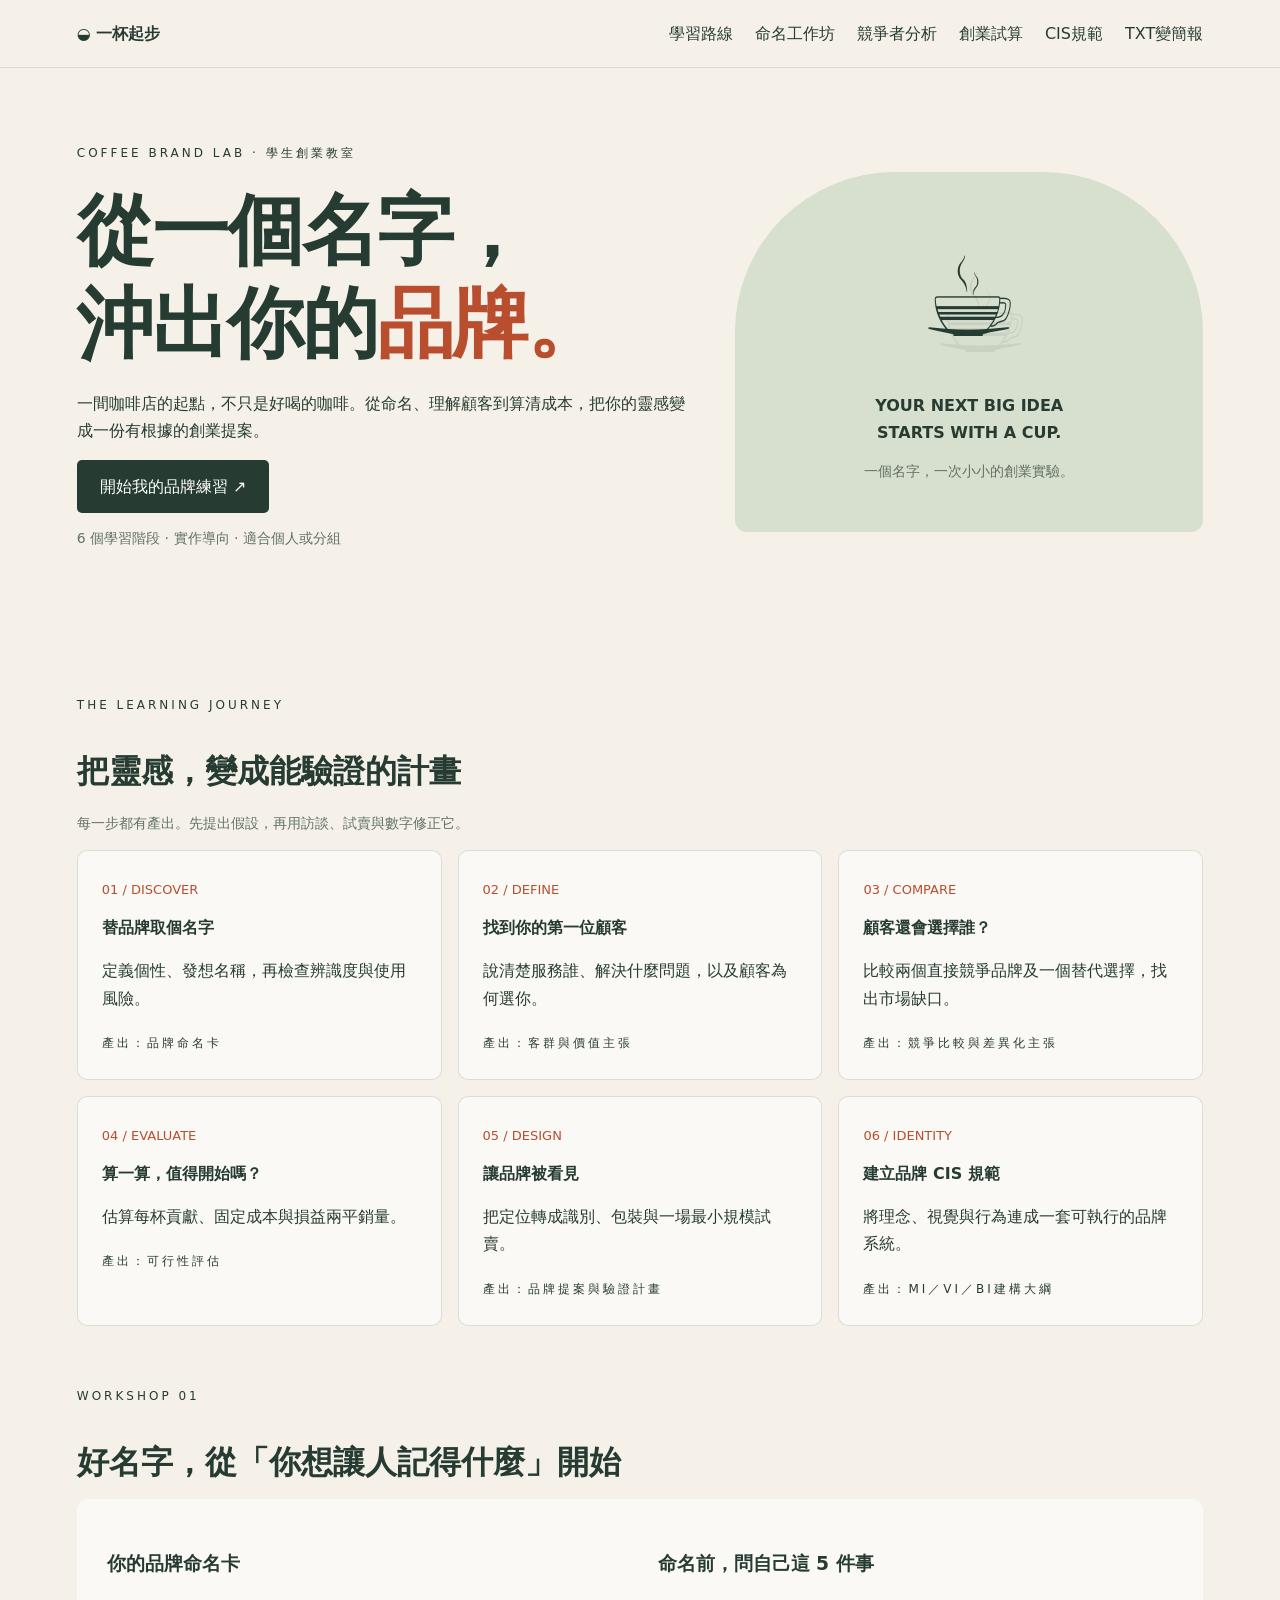
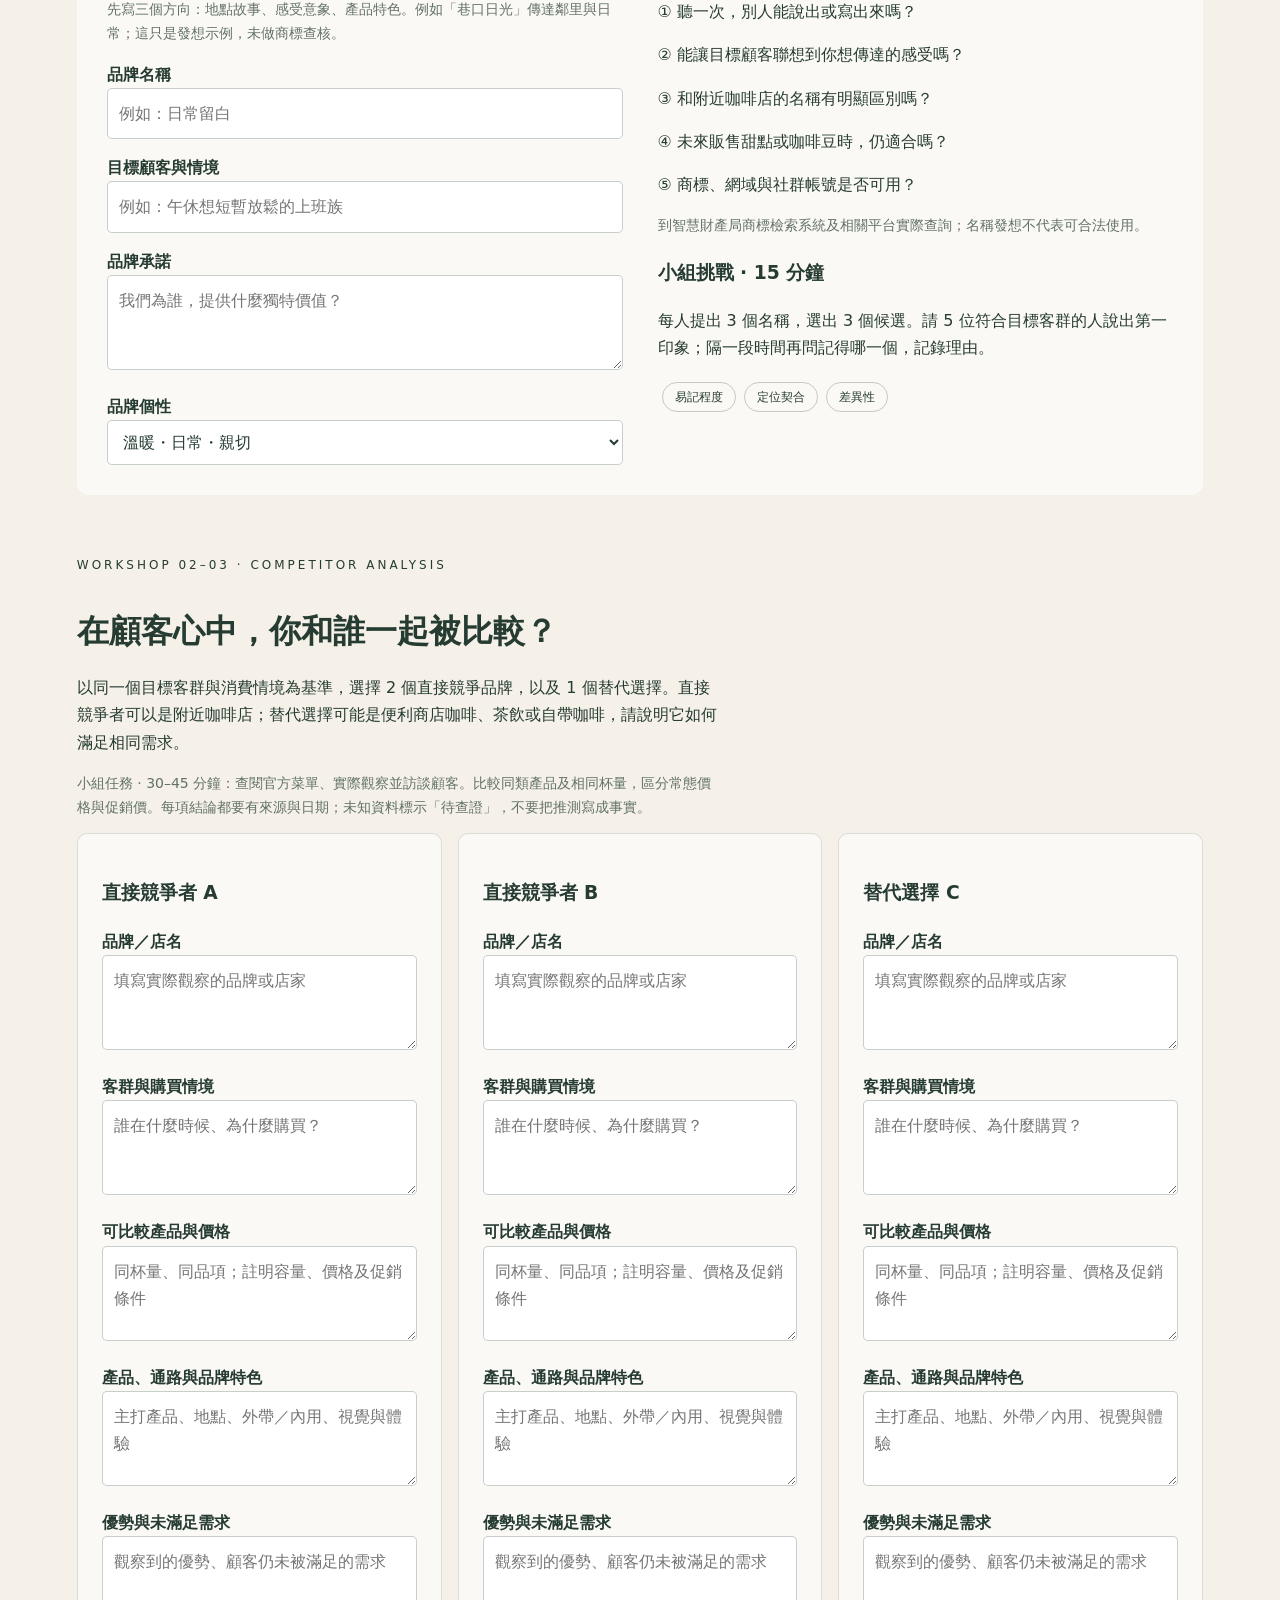
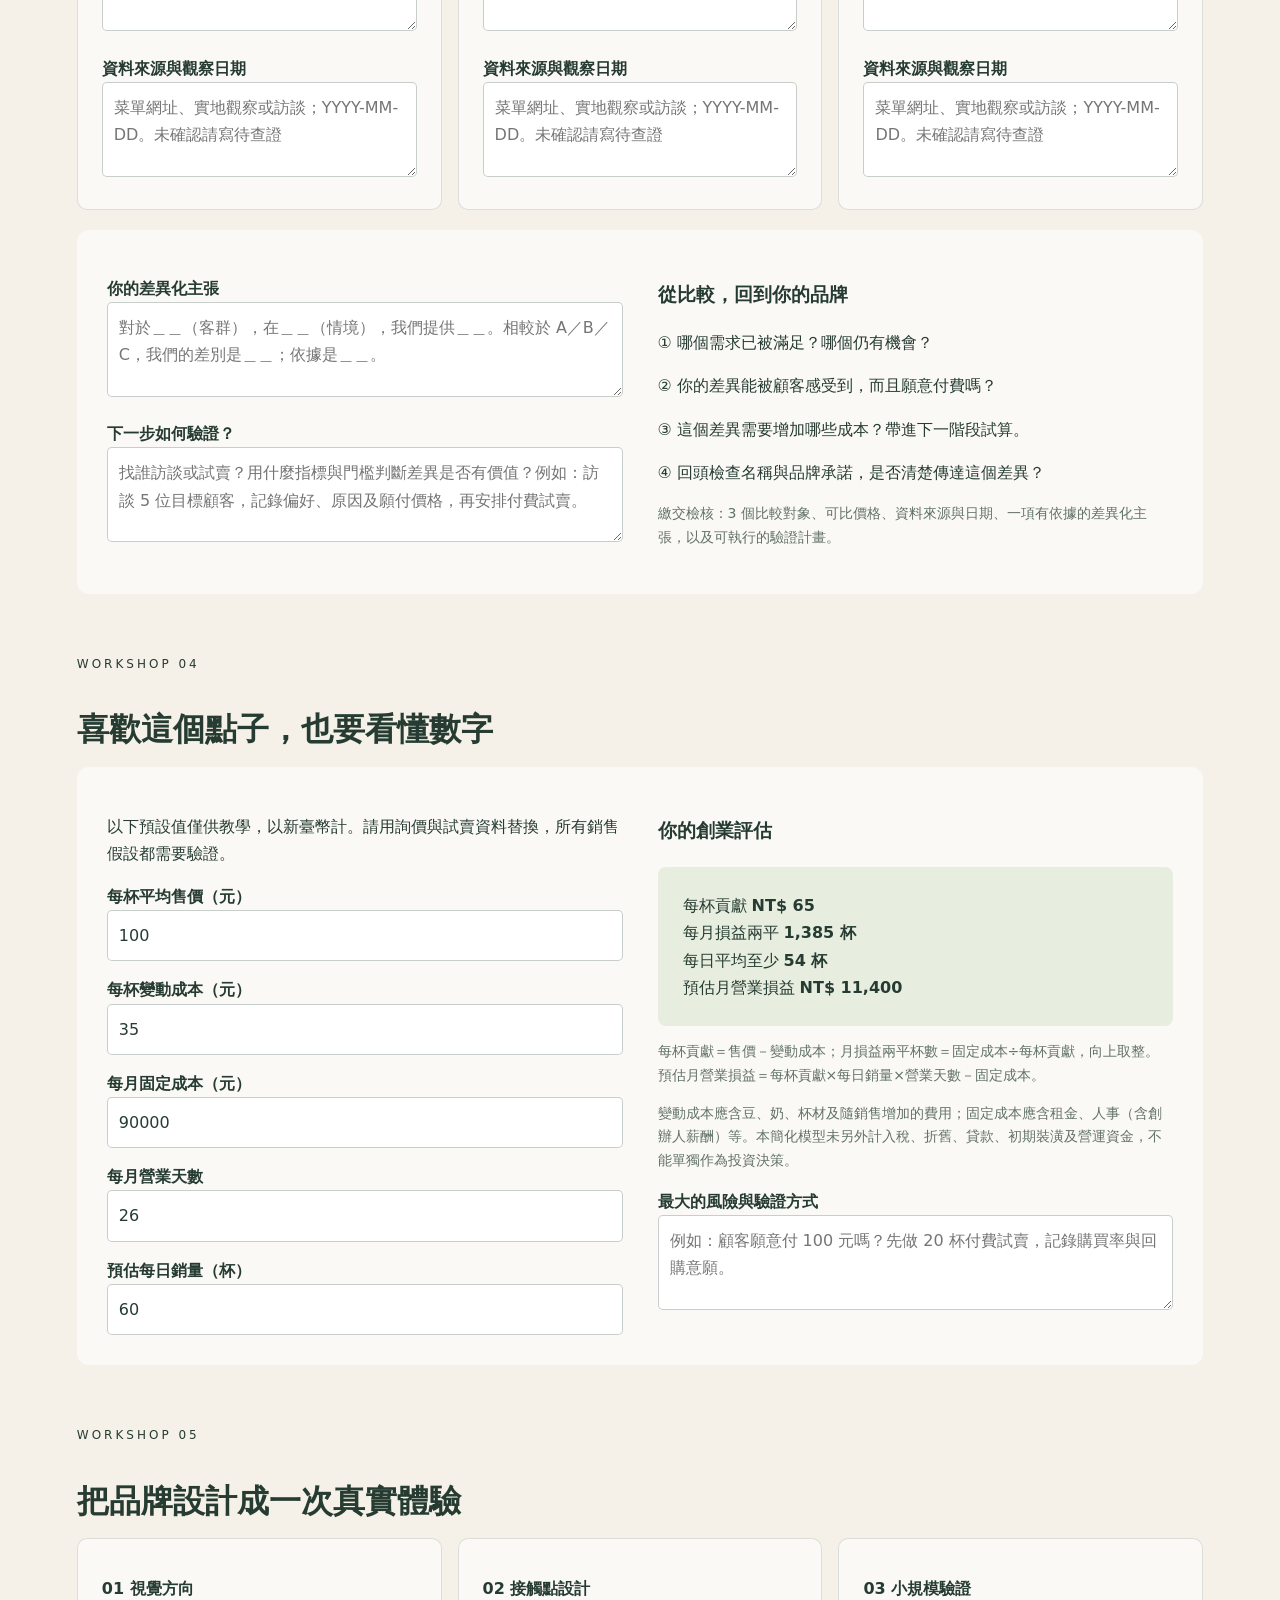
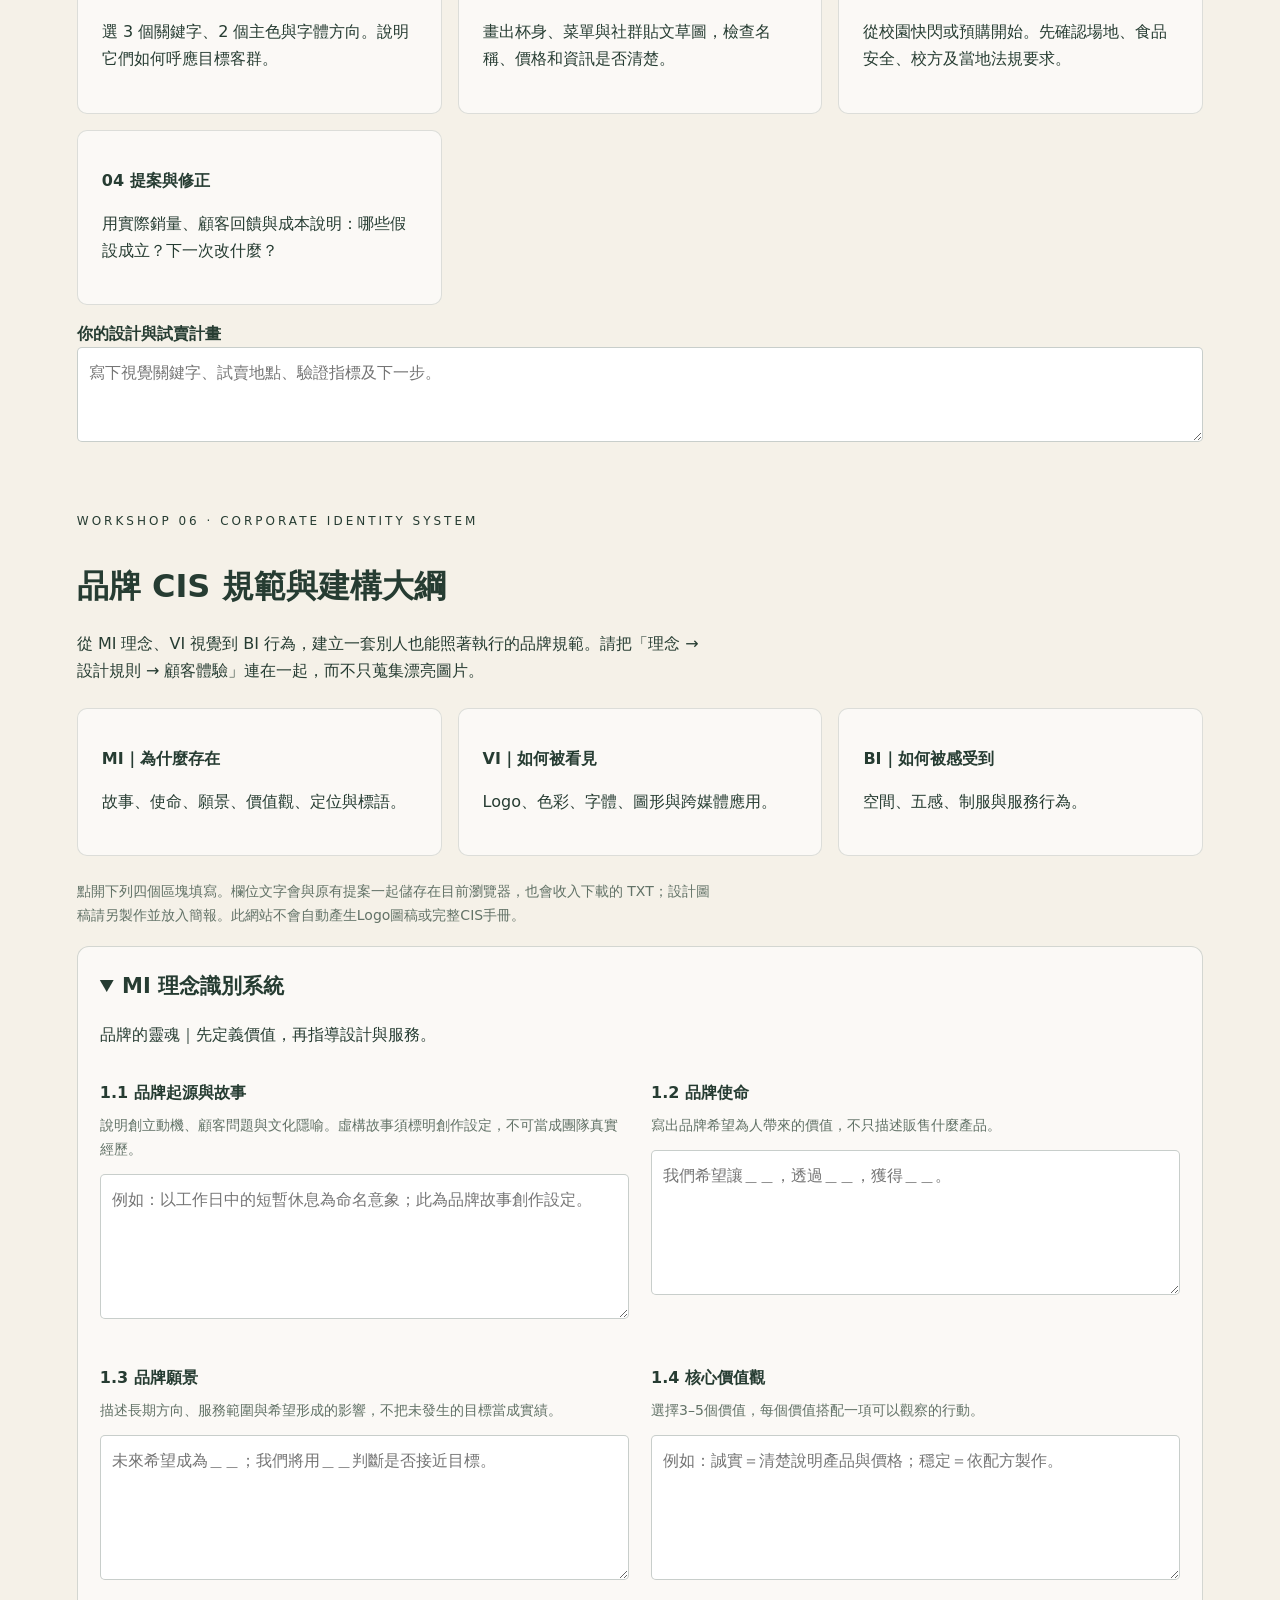
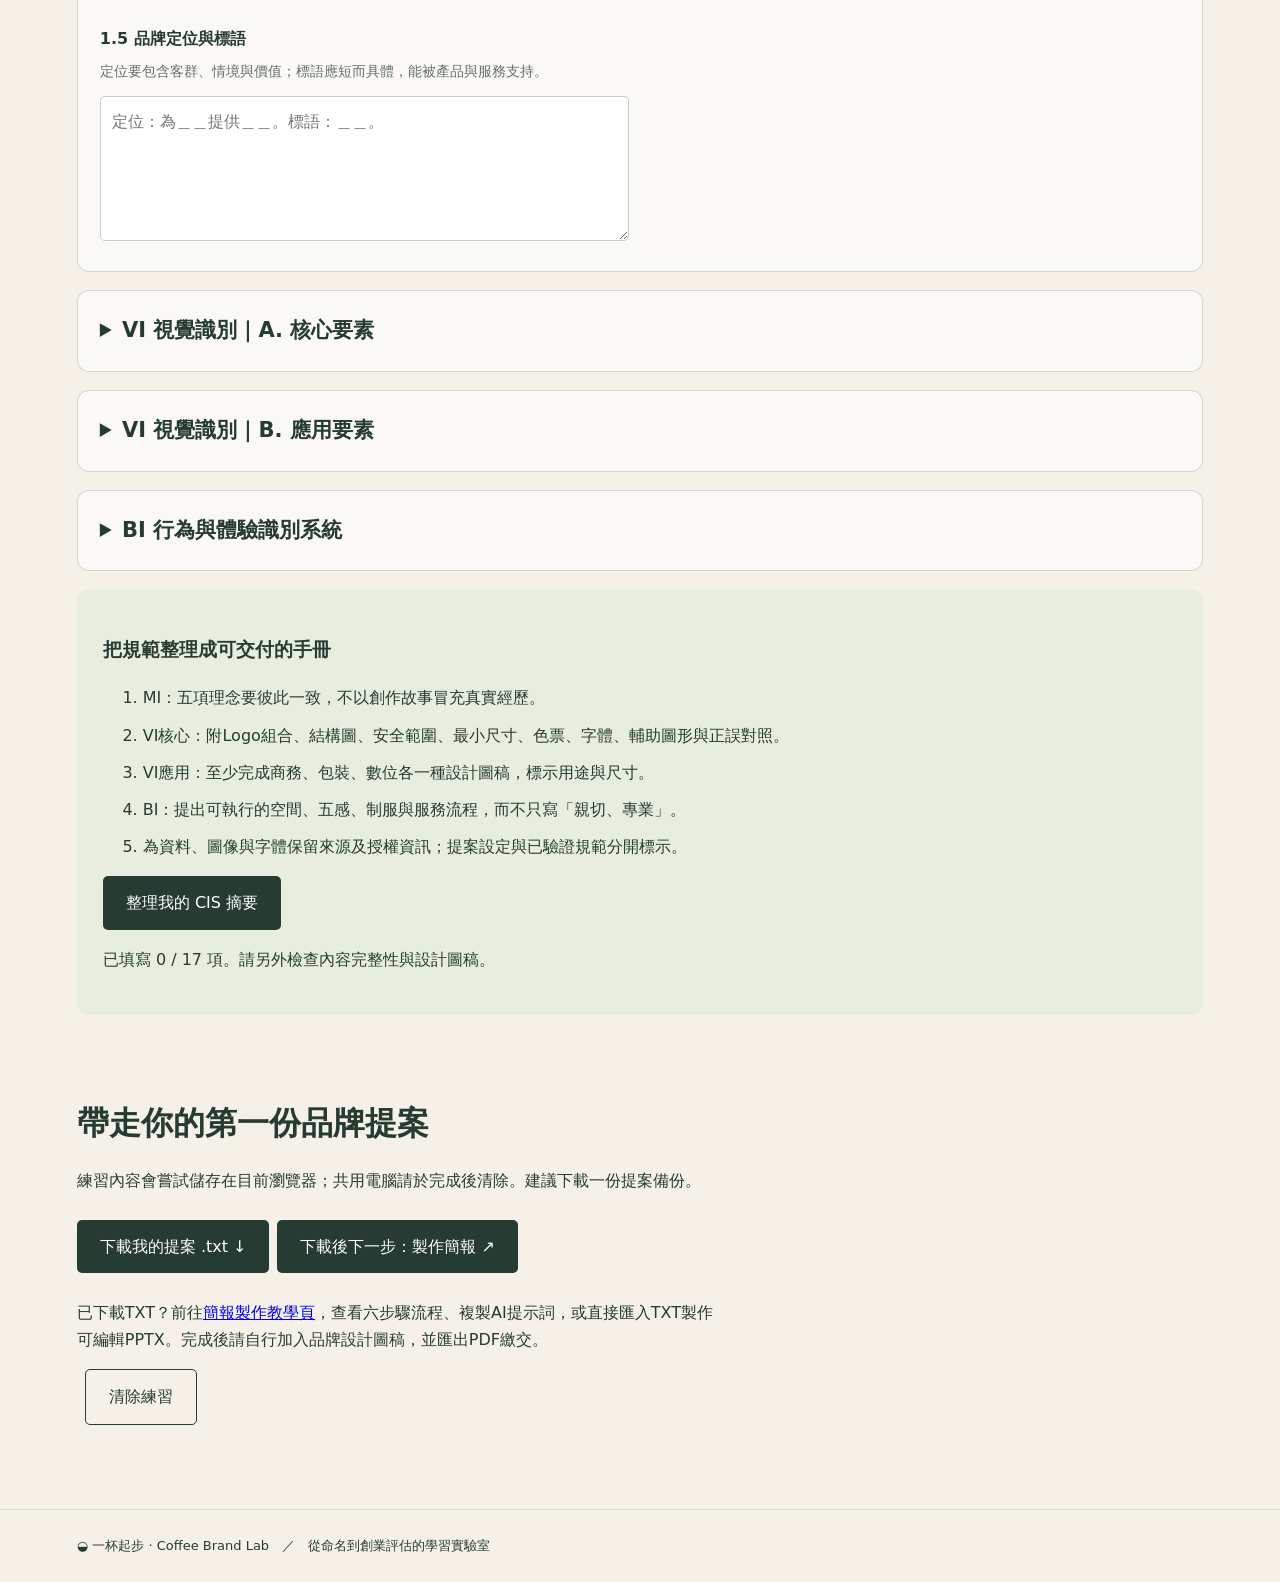
==== commit 6085d057: "Link TXT-to-PowerPoint tutorial from navigation and proposal download area" ====
--- a/index.html
+++ b/index.html
@@ -6,7 +6,7 @@
 
 .cis-intro{display:grid;grid-template-columns:repeat(3,minmax(0,1fr));gap:16px;margin:24px 0}.cis-group{margin:18px 0;padding:22px;border:1px solid #263c3230;background:#fff9;border-radius:12px}.cis-group summary{font-size:21px;font-weight:700;cursor:pointer}.cis-group summary:focus-visible{outline:3px solid var(--orange);outline-offset:5px}.cis-fields{display:grid;grid-template-columns:repeat(2,minmax(0,1fr));gap:22px}.cis-field{min-width:0}.cis-field p{margin:8px 0 12px}.cis-field textarea{min-height:145px}.cis-check{background:#e7eddf;border-radius:12px;padding:26px}.cis-check li{margin-bottom:10px}#cis-summary{white-space:pre-wrap;overflow-wrap:anywhere;font:inherit;background:white;padding:20px;border-radius:8px;max-height:550px;overflow:auto}.cards{grid-template-columns:repeat(3,minmax(0,1fr))}@media(max-width:760px){.cis-intro,.cis-fields{grid-template-columns:1fr}.cards{grid-template-columns:repeat(2,minmax(0,1fr))}}@media(max-width:420px){.cards{grid-template-columns:1fr}}
 </style>
-<nav><strong>◒ 一杯起步</strong><div><a href="#journey">學習路線</a><a href="#naming">命名工作坊</a><a href="#competition">競爭者分析</a><a href="#business">創業試算</a><a href="#cis">CIS規範</a></div></nav>
+<nav><strong>◒ 一杯起步</strong><div><a href="#journey">學習路線</a><a href="#naming">命名工作坊</a><a href="#competition">競爭者分析</a><a href="#business">創業試算</a><a href="#cis">CIS規範</a><a href="./guide.html">TXT變簡報</a></div></nav>
 <header><div><span class="eyebrow">COFFEE BRAND LAB · 學生創業教室</span><h1>從一個名字，<br>沖出你的<em>品牌。</em></h1><p>一間咖啡店的起點，不只是好喝的咖啡。從命名、理解顧客到算清成本，把你的靈感變成一份有根據的創業提案。</p><a class="button" href="#naming">開始我的品牌練習 ↗</a><p class="muted">6 個學習階段 · 實作導向 · 適合個人或分組</p></div><div class="art"><div><div class="cup" aria-hidden="true">☕</div><strong>YOUR NEXT BIG IDEA<br>STARTS WITH A CUP.</strong><p class="muted">一個名字，一次小小的創業實驗。</p></div></div></header>
 <main><section id="journey"><span class="eyebrow">THE LEARNING JOURNEY</span><h2>把靈感，變成能驗證的計畫</h2><p class="muted">每一步都有產出。先提出假設，再用訪談、試賣與數字修正它。</p><div class="cards"><article class="card"><span class="num">01 / DISCOVER</span><b>替品牌取個名字</b><p>定義個性、發想名稱，再檢查辨識度與使用風險。</p><small>產出：品牌命名卡</small></article><article class="card"><span class="num">02 / DEFINE</span><b>找到你的第一位顧客</b><p>說清楚服務誰、解決什麼問題，以及顧客為何選你。</p><small>產出：客群與價值主張</small></article><article class="card"><span class="num">03 / COMPARE</span><b>顧客還會選擇誰？</b><p>比較兩個直接競爭品牌及一個替代選擇，找出市場缺口。</p><small>產出：競爭比較與差異化主張</small></article><article class="card"><span class="num">04 / EVALUATE</span><b>算一算，值得開始嗎？</b><p>估算每杯貢獻、固定成本與損益兩平銷量。</p><small>產出：可行性評估</small></article><article class="card"><span class="num">05 / DESIGN</span><b>讓品牌被看見</b><p>把定位轉成識別、包裝與一場最小規模試賣。</p><small>產出：品牌提案與驗證計畫</small></article><article class="card"><span class="num">06 / IDENTITY</span><b>建立品牌 CIS 規範</b><p>將理念、視覺與行為連成一套可執行的品牌系統。</p><small>產出：MI／VI／BI建構大綱</small></article></div></section>
 <section id="naming"><span class="eyebrow">WORKSHOP 01</span><h2>好名字，從「你想讓人記得什麼」開始</h2><div class="work"><div><h3>你的品牌命名卡</h3><p class="muted">先寫三個方向：地點故事、感受意象、產品特色。例如「巷口日光」傳達鄰里與日常；這只是發想示例，未做商標查核。</p><label for="brand">品牌名稱</label><input id="brand" placeholder="例如：日常留白" maxlength="60"><label for="audience">目標顧客與情境</label><input id="audience" placeholder="例如：午休想短暫放鬆的上班族"><label for="promise">品牌承諾</label><textarea id="promise" placeholder="我們為誰，提供什麼獨特價值？"></textarea><label for="tone">品牌個性</label><select id="tone"><option>溫暖・日常・親切</option><option>俐落・專業・效率</option><option>大膽・實驗・有趣</option><option>安靜・細膩・自然</option></select></div><div><h3>命名前，問自己這 5 件事</h3><p>① 聽一次，別人能說出或寫出來嗎？</p><p>② 能讓目標顧客聯想到你想傳達的感受嗎？</p><p>③ 和附近咖啡店的名稱有明顯區別嗎？</p><p>④ 未來販售甜點或咖啡豆時，仍適合嗎？</p><p>⑤ 商標、網域與社群帳號是否可用？</p><p class="muted">到智慧財產局商標檢索系統及相關平台實際查詢；名稱發想不代表可合法使用。</p><h3>小組挑戰 · 15 分鐘</h3><p>每人提出 3 個名稱，選出 3 個候選。請 5 位符合目標客群的人說出第一印象；隔一段時間再問記得哪一個，記錄理由。</p><span class="tag">易記程度</span><span class="tag">定位契合</span><span class="tag">差異性</span></div></div></section>
@@ -40,7 +40,7 @@
 <div class="cis-field"><label for="cis_service">3.4 服務行為與語言規範</label><p id="cis_service_help" class="muted">寫出點單、確認、交付及客訴處理流程。稱呼顧客前先詢問意願；對不想提供名字者提供取餐號碼。說明如何傾聽、查核與回覆。</p><textarea id="cis_service" aria-describedby="cis_service_help" placeholder="問候語：＿＿；需求確認：＿＿；取餐稱呼／號碼：＿＿；客訴流程與處理原則：＿＿。"></textarea></div>
 </div></details>
 <div class="cis-check"><h3>把規範整理成可交付的手冊</h3><ol><li>MI：五項理念要彼此一致，不以創作故事冒充真實經歷。</li><li>VI核心：附Logo組合、結構圖、安全範圍、最小尺寸、色票、字體、輔助圖形與正誤對照。</li><li>VI應用：至少完成商務、包裝、數位各一種設計圖稿，標示用途與尺寸。</li><li>BI：提出可執行的空間、五感、制服與服務流程，而不只寫「親切、專業」。</li><li>為資料、圖像與字體保留來源及授權資訊；提案設定與已驗證規範分開標示。</li></ol><button id="cis-preview" type="button">整理我的 CIS 摘要</button><p id="cis-progress" role="status" aria-live="polite"></p><pre id="cis-summary" hidden></pre></div></section>
-<section><h2>帶走你的第一份品牌提案</h2><p>練習內容會嘗試儲存在目前瀏覽器；共用電腦請於完成後清除。建議下載一份提案備份。</p><button id="download">下載我的提案 .txt ↓</button><button class="secondary" id="clear">清除練習</button><p id="status" role="status" class="muted"></p></section></main><footer>◒ 一杯起步 · Coffee Brand Lab　／　從命名到創業評估的學習實驗室</footer>
+<section><h2>帶走你的第一份品牌提案</h2><p>練習內容會嘗試儲存在目前瀏覽器；共用電腦請於完成後清除。建議下載一份提案備份。</p><button id="download">下載我的提案 .txt ↓</button><a class="button" style="margin:10px 8px" href="./guide.html">下載後下一步：製作簡報 ↗</a><p>已下載TXT？前往<a href="./guide.html">簡報製作教學頁</a>，查看六步驟流程、複製AI提示詞，或直接匯入TXT製作可編輯PPTX。完成後請自行加入品牌設計圖稿，並匯出PDF繳交。</p><button class="secondary" id="clear">清除練習</button><p id="status" role="status" class="muted"></p></section></main><footer>◒ 一杯起步 · Coffee Brand Lab　／　從命名到創業評估的學習實驗室</footer>
 <script>
 const ids=["brand", "audience", "promise", "tone", "price", "cost", "fixed", "days", "sales", "risk", "plan", "competitor1_name", "competitor1_customer", "competitor1_price", "competitor1_offer", "competitor1_strength", "competitor1_source", "competitor2_name", "competitor2_customer", "competitor2_price", "competitor2_offer", "competitor2_strength", "competitor2_source", "competitor3_name", "competitor3_customer", "competitor3_price", "competitor3_offer", "competitor3_strength", "competitor3_source", "difference", "evidence_plan", "cis_story", "cis_mission", "cis_vision", "cis_values", "cis_position", "cis_logo", "cis_color", "cis_type", "cis_graphic", "cis_incorrect", "cis_stationery", "cis_packaging", "cis_digital", "cis_space", "cis_sensory", "cis_uniform", "cis_service"];const el=id=>document.getElementById(id);const key='coffee-brand-lab-v1';
 try{const saved=JSON.parse(localStorage.getItem(key)||'{}');ids.forEach(id=>{if(typeof saved[id]==='string')el(id).value=saved[id]})}catch{el('status').textContent='瀏覽器儲存不可用，請下載提案備份。'}
@@ -55,3 +55,4 @@
 el('cis-preview').addEventListener('click',()=>{el('cis-summary').hidden=false;updateCisProgress()});cisIds.forEach(id=>el(id).addEventListener('input',updateCisProgress));updateCisProgress();
 </script></html>
 
+
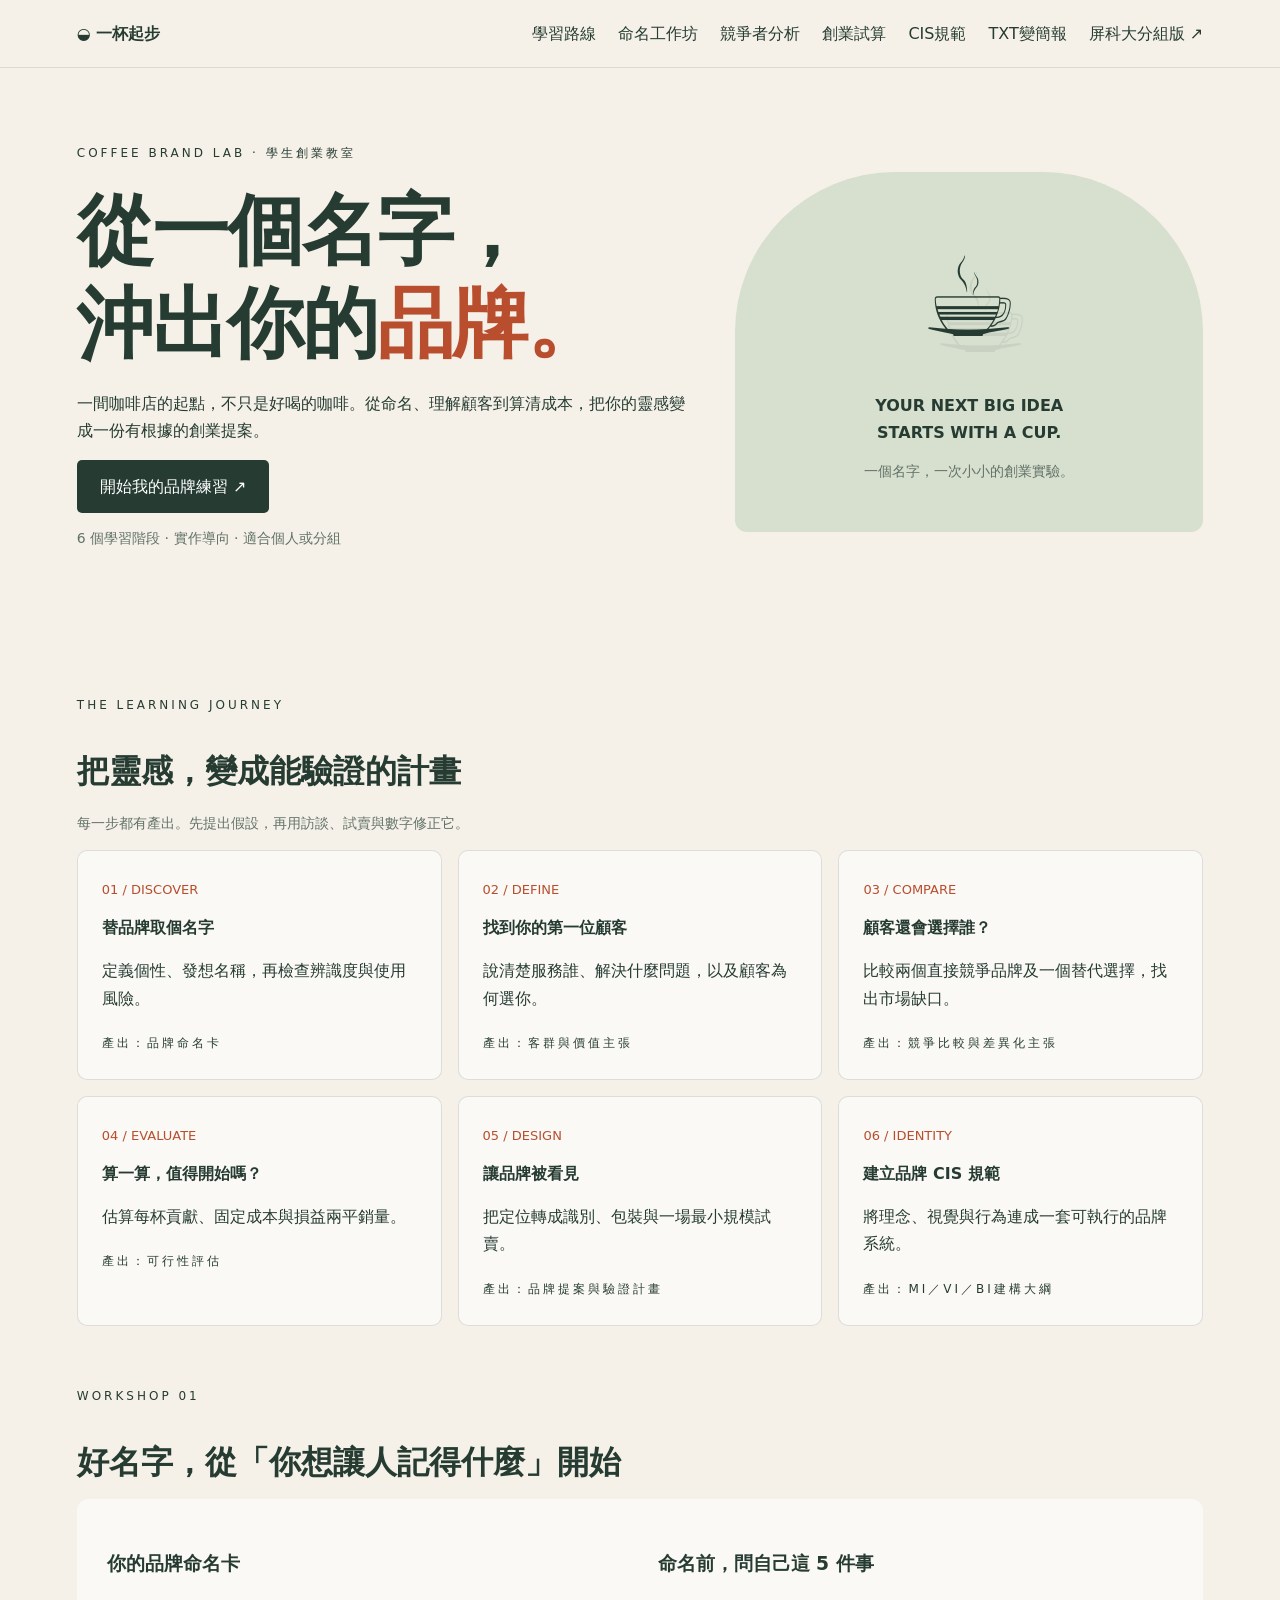
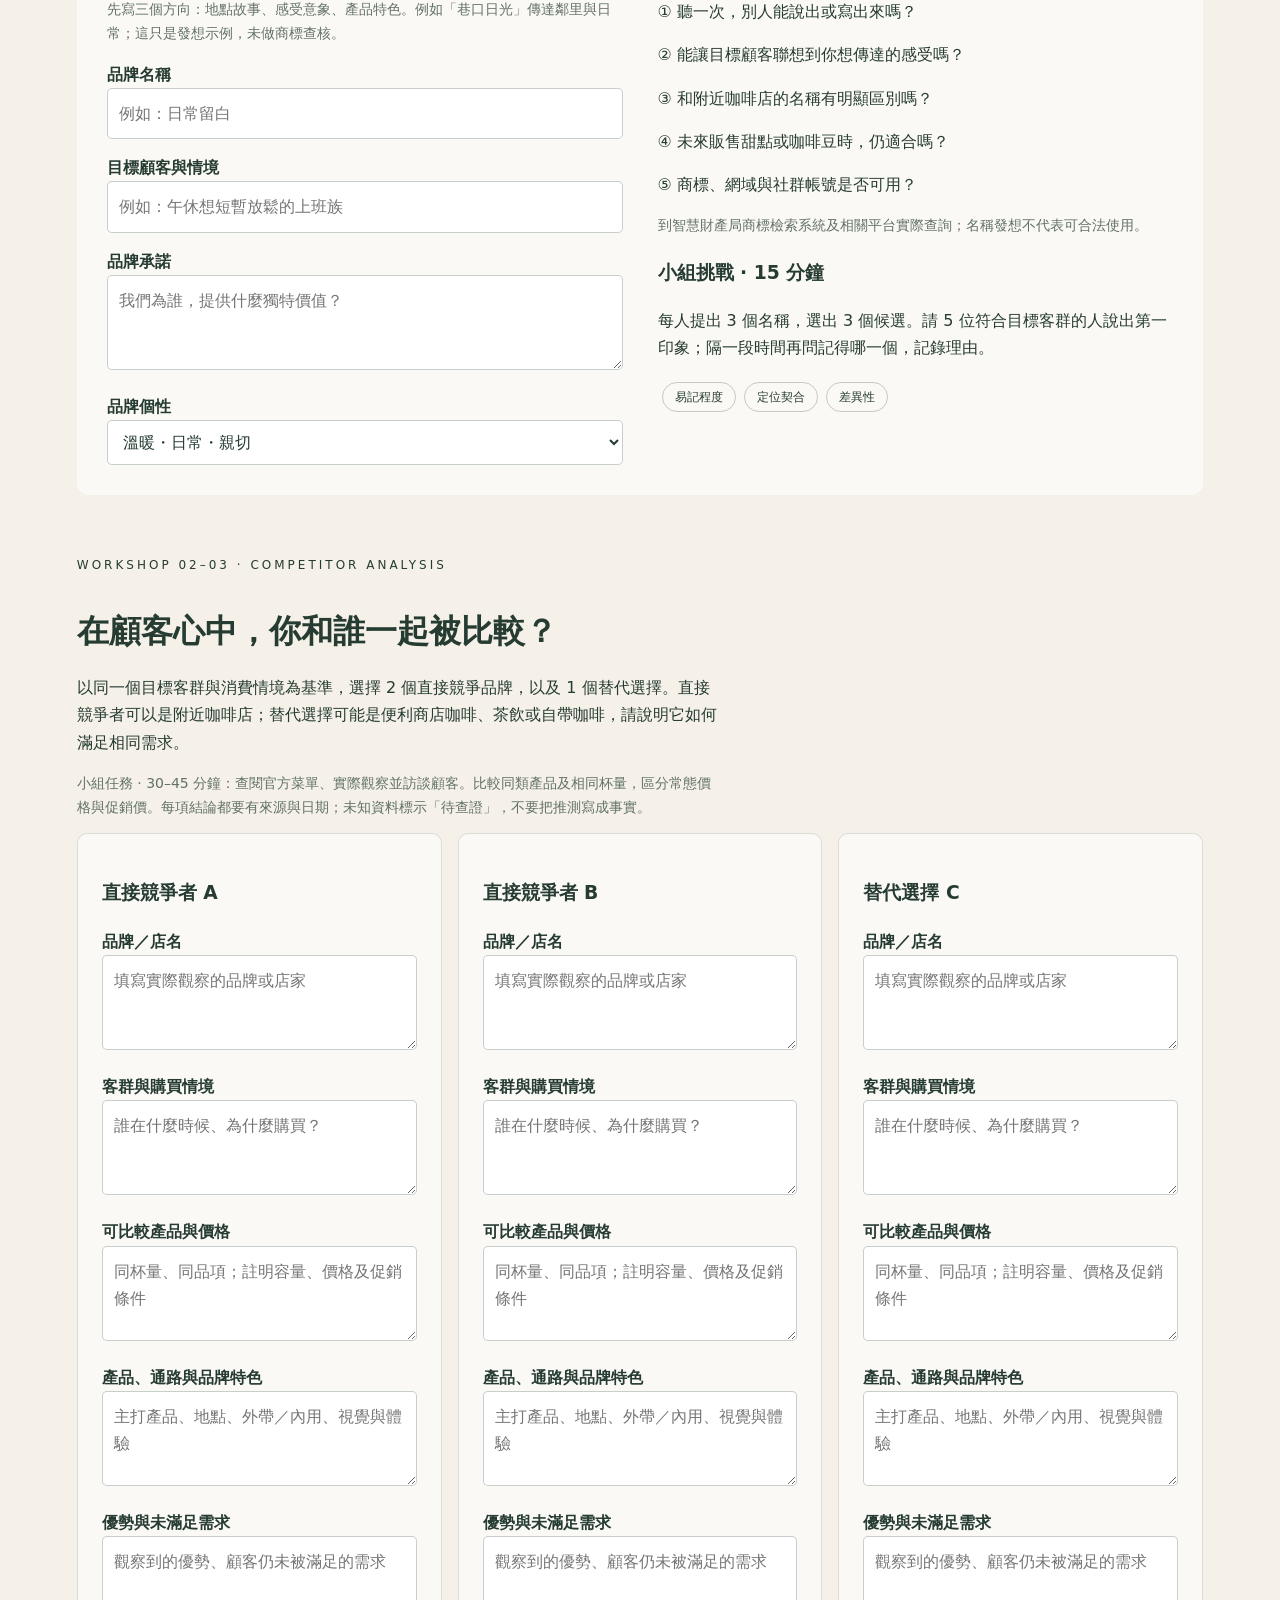
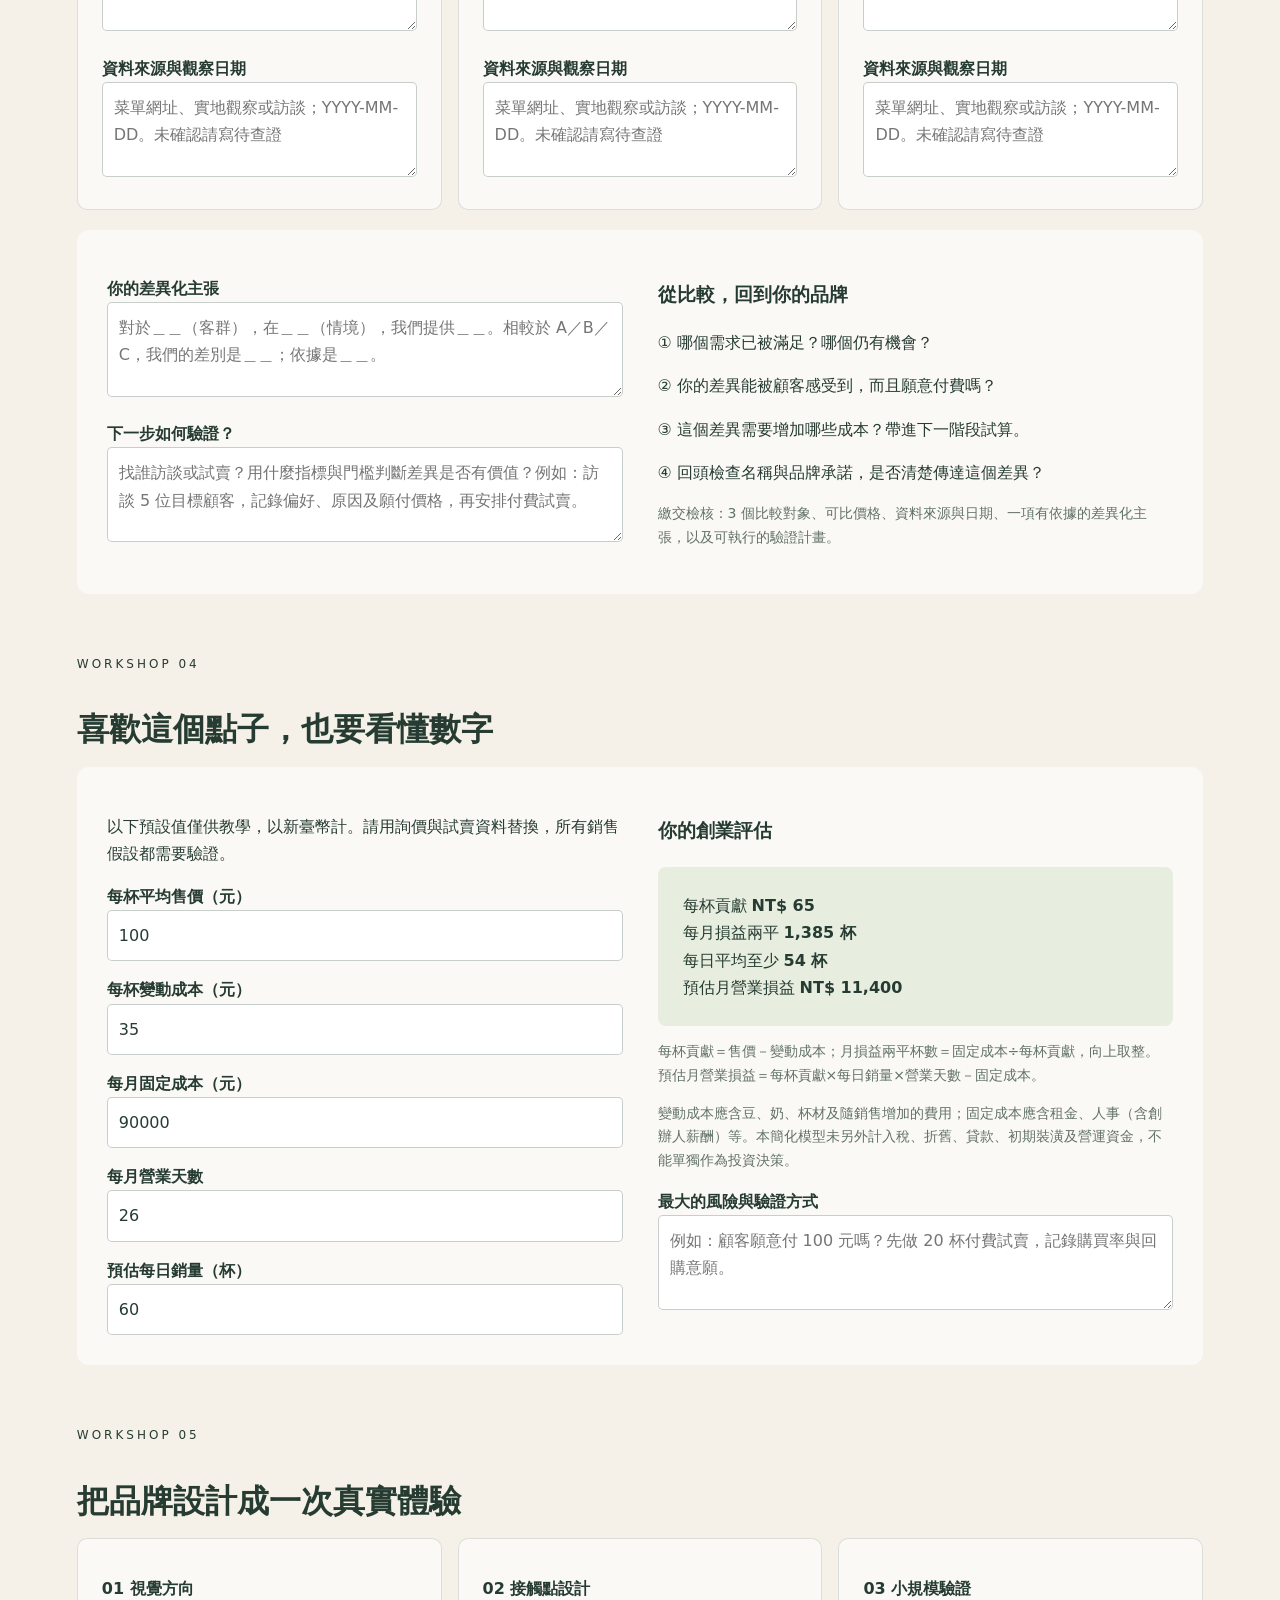
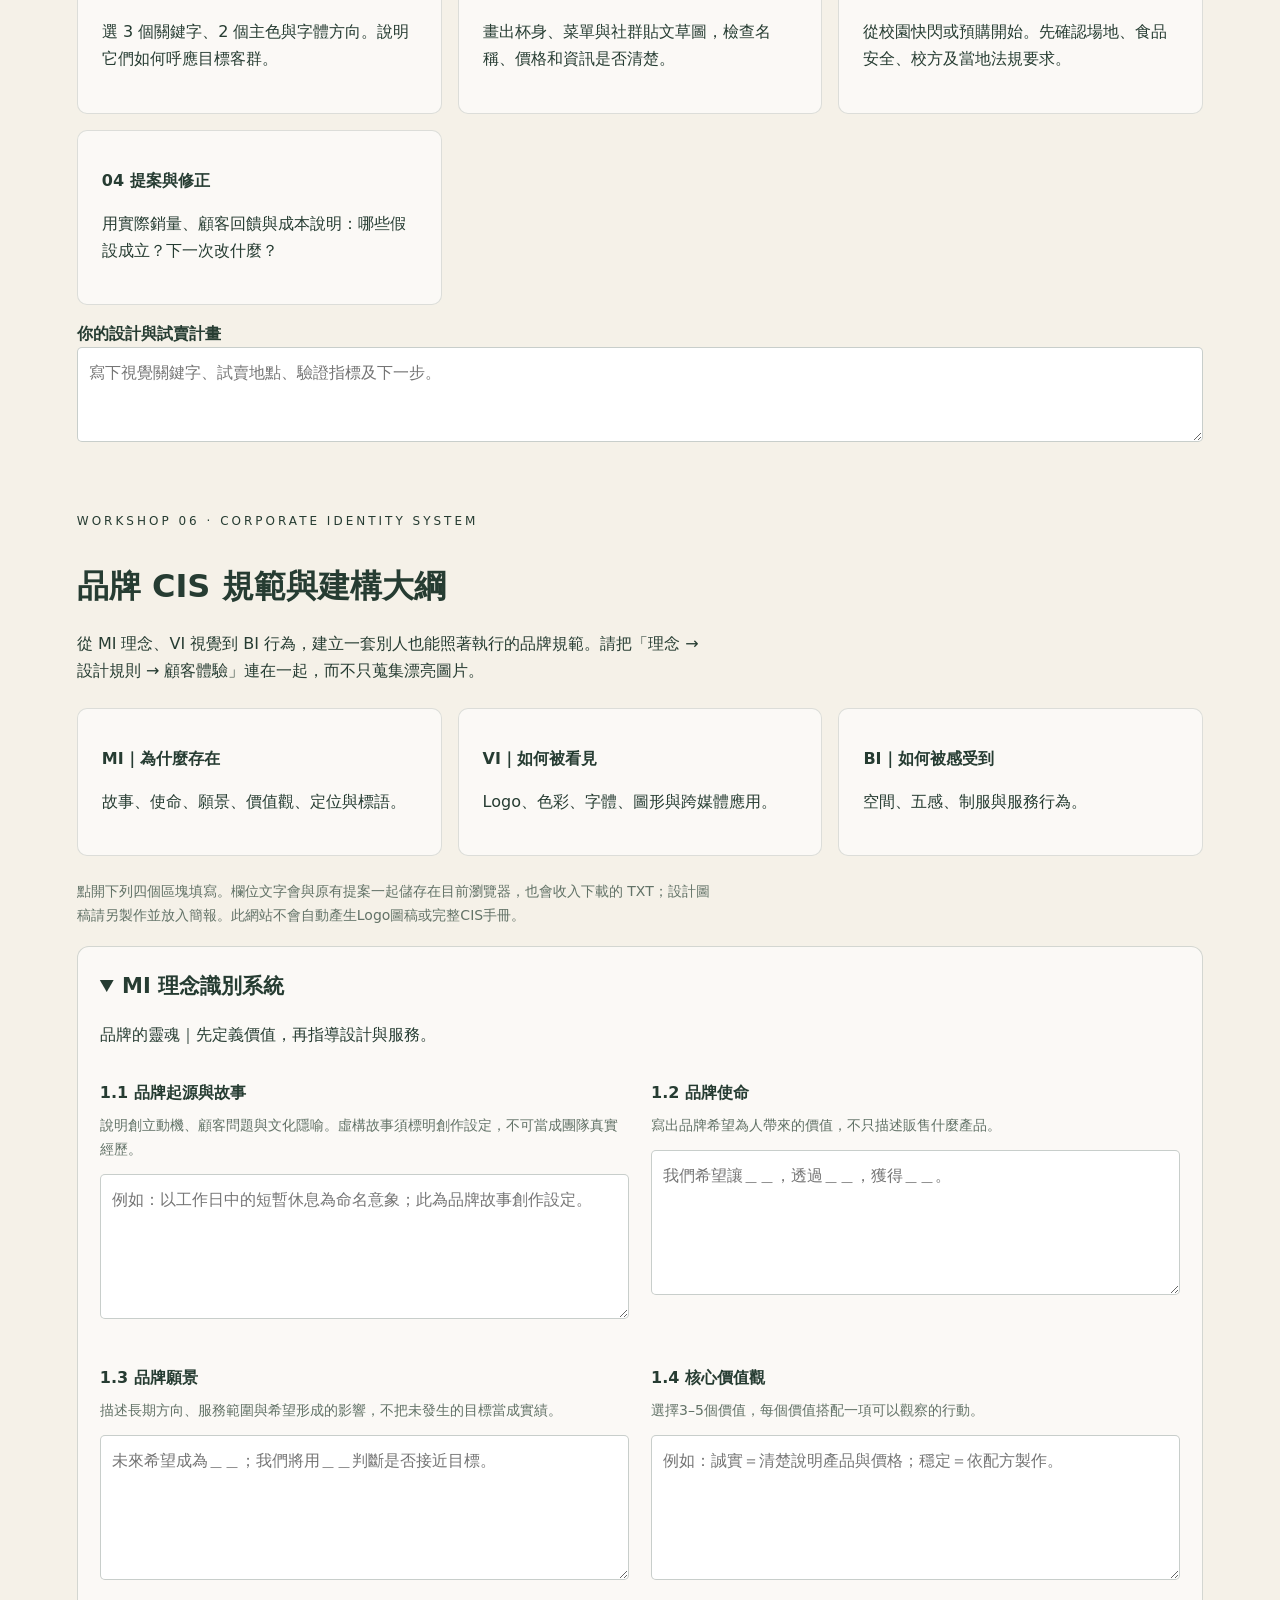
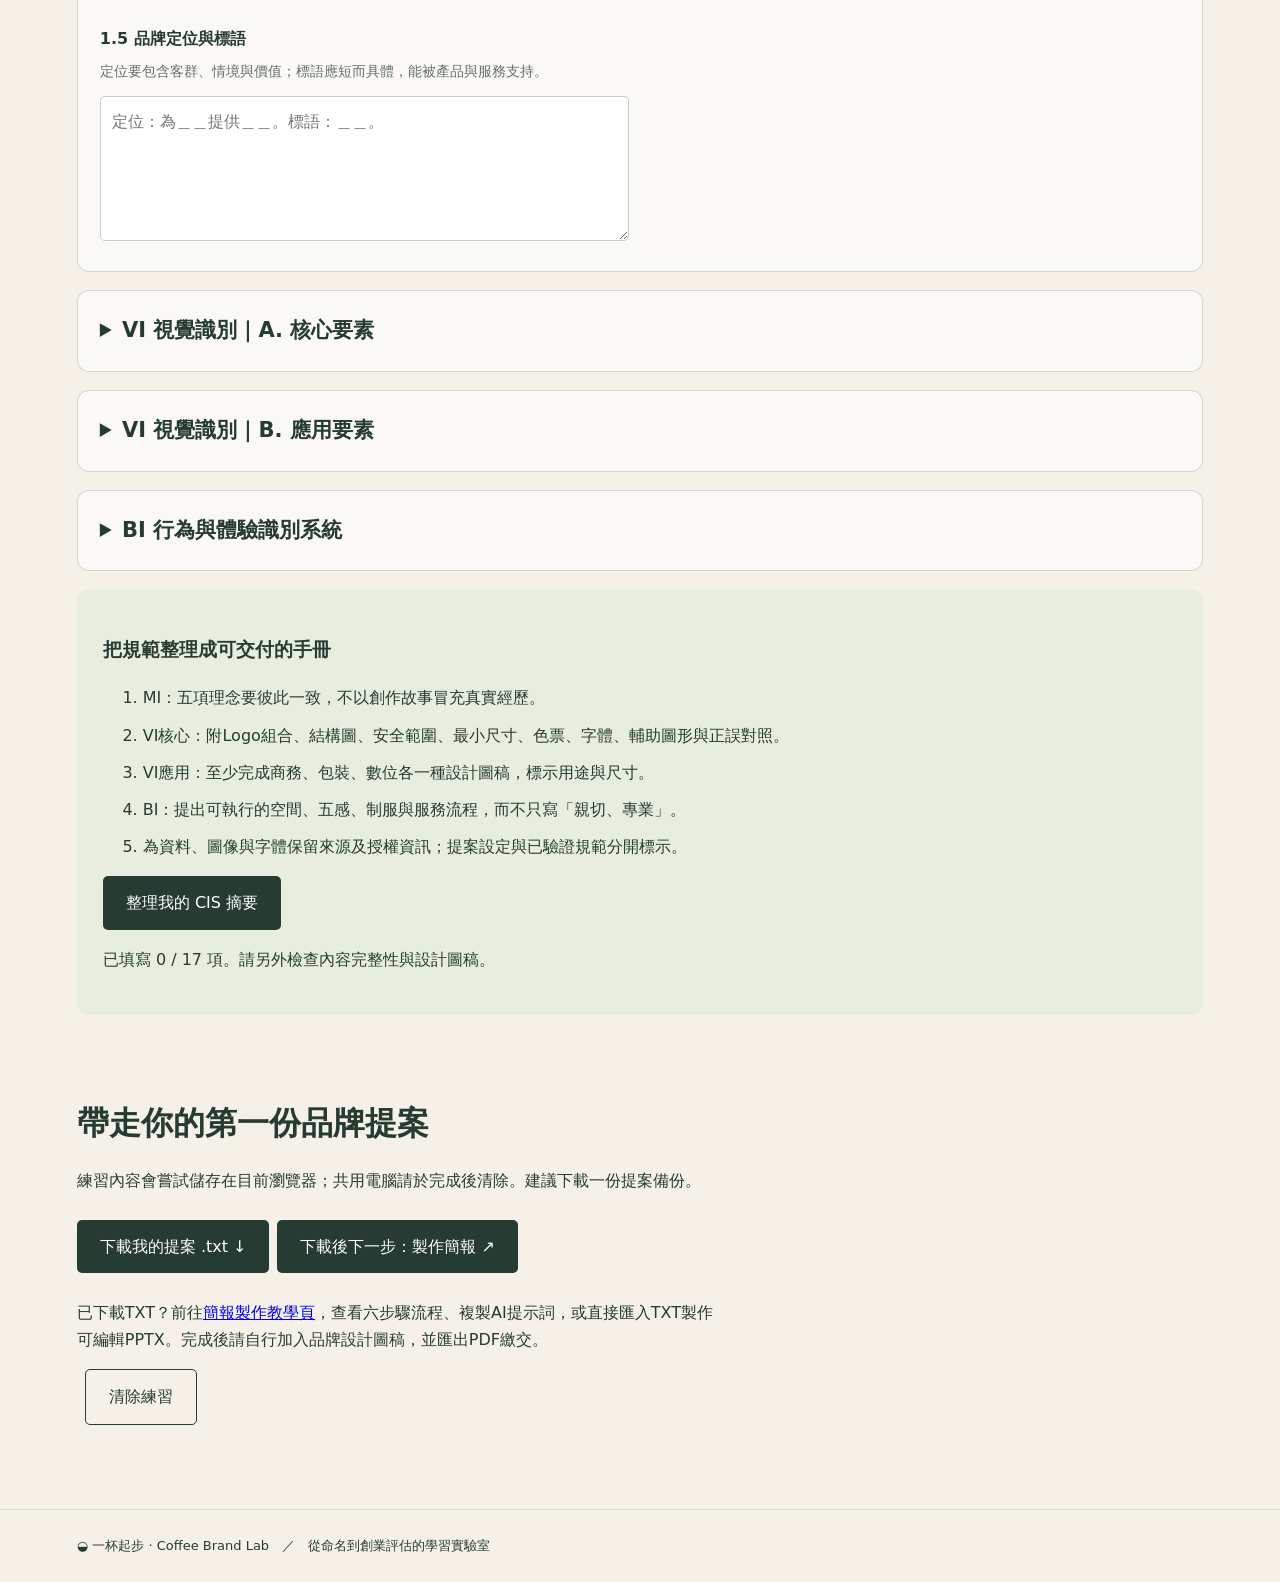
==== commit 2486c42f: "Link the separate NPUST group venture studio from the original teaching site" ====
--- a/index.html
+++ b/index.html
@@ -6,7 +6,7 @@
 
 .cis-intro{display:grid;grid-template-columns:repeat(3,minmax(0,1fr));gap:16px;margin:24px 0}.cis-group{margin:18px 0;padding:22px;border:1px solid #263c3230;background:#fff9;border-radius:12px}.cis-group summary{font-size:21px;font-weight:700;cursor:pointer}.cis-group summary:focus-visible{outline:3px solid var(--orange);outline-offset:5px}.cis-fields{display:grid;grid-template-columns:repeat(2,minmax(0,1fr));gap:22px}.cis-field{min-width:0}.cis-field p{margin:8px 0 12px}.cis-field textarea{min-height:145px}.cis-check{background:#e7eddf;border-radius:12px;padding:26px}.cis-check li{margin-bottom:10px}#cis-summary{white-space:pre-wrap;overflow-wrap:anywhere;font:inherit;background:white;padding:20px;border-radius:8px;max-height:550px;overflow:auto}.cards{grid-template-columns:repeat(3,minmax(0,1fr))}@media(max-width:760px){.cis-intro,.cis-fields{grid-template-columns:1fr}.cards{grid-template-columns:repeat(2,minmax(0,1fr))}}@media(max-width:420px){.cards{grid-template-columns:1fr}}
 </style>
-<nav><strong>◒ 一杯起步</strong><div><a href="#journey">學習路線</a><a href="#naming">命名工作坊</a><a href="#competition">競爭者分析</a><a href="#business">創業試算</a><a href="#cis">CIS規範</a><a href="./guide.html">TXT變簡報</a></div></nav>
+<nav><strong>◒ 一杯起步</strong><div><a href="#journey">學習路線</a><a href="#naming">命名工作坊</a><a href="#competition">競爭者分析</a><a href="#business">創業試算</a><a href="#cis">CIS規範</a><a href="./guide.html">TXT變簡報</a><a href="./npust/">屏科大分組版 ↗</a></div></nav>
 <header><div><span class="eyebrow">COFFEE BRAND LAB · 學生創業教室</span><h1>從一個名字，<br>沖出你的<em>品牌。</em></h1><p>一間咖啡店的起點，不只是好喝的咖啡。從命名、理解顧客到算清成本，把你的靈感變成一份有根據的創業提案。</p><a class="button" href="#naming">開始我的品牌練習 ↗</a><p class="muted">6 個學習階段 · 實作導向 · 適合個人或分組</p></div><div class="art"><div><div class="cup" aria-hidden="true">☕</div><strong>YOUR NEXT BIG IDEA<br>STARTS WITH A CUP.</strong><p class="muted">一個名字，一次小小的創業實驗。</p></div></div></header>
 <main><section id="journey"><span class="eyebrow">THE LEARNING JOURNEY</span><h2>把靈感，變成能驗證的計畫</h2><p class="muted">每一步都有產出。先提出假設，再用訪談、試賣與數字修正它。</p><div class="cards"><article class="card"><span class="num">01 / DISCOVER</span><b>替品牌取個名字</b><p>定義個性、發想名稱，再檢查辨識度與使用風險。</p><small>產出：品牌命名卡</small></article><article class="card"><span class="num">02 / DEFINE</span><b>找到你的第一位顧客</b><p>說清楚服務誰、解決什麼問題，以及顧客為何選你。</p><small>產出：客群與價值主張</small></article><article class="card"><span class="num">03 / COMPARE</span><b>顧客還會選擇誰？</b><p>比較兩個直接競爭品牌及一個替代選擇，找出市場缺口。</p><small>產出：競爭比較與差異化主張</small></article><article class="card"><span class="num">04 / EVALUATE</span><b>算一算，值得開始嗎？</b><p>估算每杯貢獻、固定成本與損益兩平銷量。</p><small>產出：可行性評估</small></article><article class="card"><span class="num">05 / DESIGN</span><b>讓品牌被看見</b><p>把定位轉成識別、包裝與一場最小規模試賣。</p><small>產出：品牌提案與驗證計畫</small></article><article class="card"><span class="num">06 / IDENTITY</span><b>建立品牌 CIS 規範</b><p>將理念、視覺與行為連成一套可執行的品牌系統。</p><small>產出：MI／VI／BI建構大綱</small></article></div></section>
 <section id="naming"><span class="eyebrow">WORKSHOP 01</span><h2>好名字，從「你想讓人記得什麼」開始</h2><div class="work"><div><h3>你的品牌命名卡</h3><p class="muted">先寫三個方向：地點故事、感受意象、產品特色。例如「巷口日光」傳達鄰里與日常；這只是發想示例，未做商標查核。</p><label for="brand">品牌名稱</label><input id="brand" placeholder="例如：日常留白" maxlength="60"><label for="audience">目標顧客與情境</label><input id="audience" placeholder="例如：午休想短暫放鬆的上班族"><label for="promise">品牌承諾</label><textarea id="promise" placeholder="我們為誰，提供什麼獨特價值？"></textarea><label for="tone">品牌個性</label><select id="tone"><option>溫暖・日常・親切</option><option>俐落・專業・效率</option><option>大膽・實驗・有趣</option><option>安靜・細膩・自然</option></select></div><div><h3>命名前，問自己這 5 件事</h3><p>① 聽一次，別人能說出或寫出來嗎？</p><p>② 能讓目標顧客聯想到你想傳達的感受嗎？</p><p>③ 和附近咖啡店的名稱有明顯區別嗎？</p><p>④ 未來販售甜點或咖啡豆時，仍適合嗎？</p><p>⑤ 商標、網域與社群帳號是否可用？</p><p class="muted">到智慧財產局商標檢索系統及相關平台實際查詢；名稱發想不代表可合法使用。</p><h3>小組挑戰 · 15 分鐘</h3><p>每人提出 3 個名稱，選出 3 個候選。請 5 位符合目標客群的人說出第一印象；隔一段時間再問記得哪一個，記錄理由。</p><span class="tag">易記程度</span><span class="tag">定位契合</span><span class="tag">差異性</span></div></div></section>
